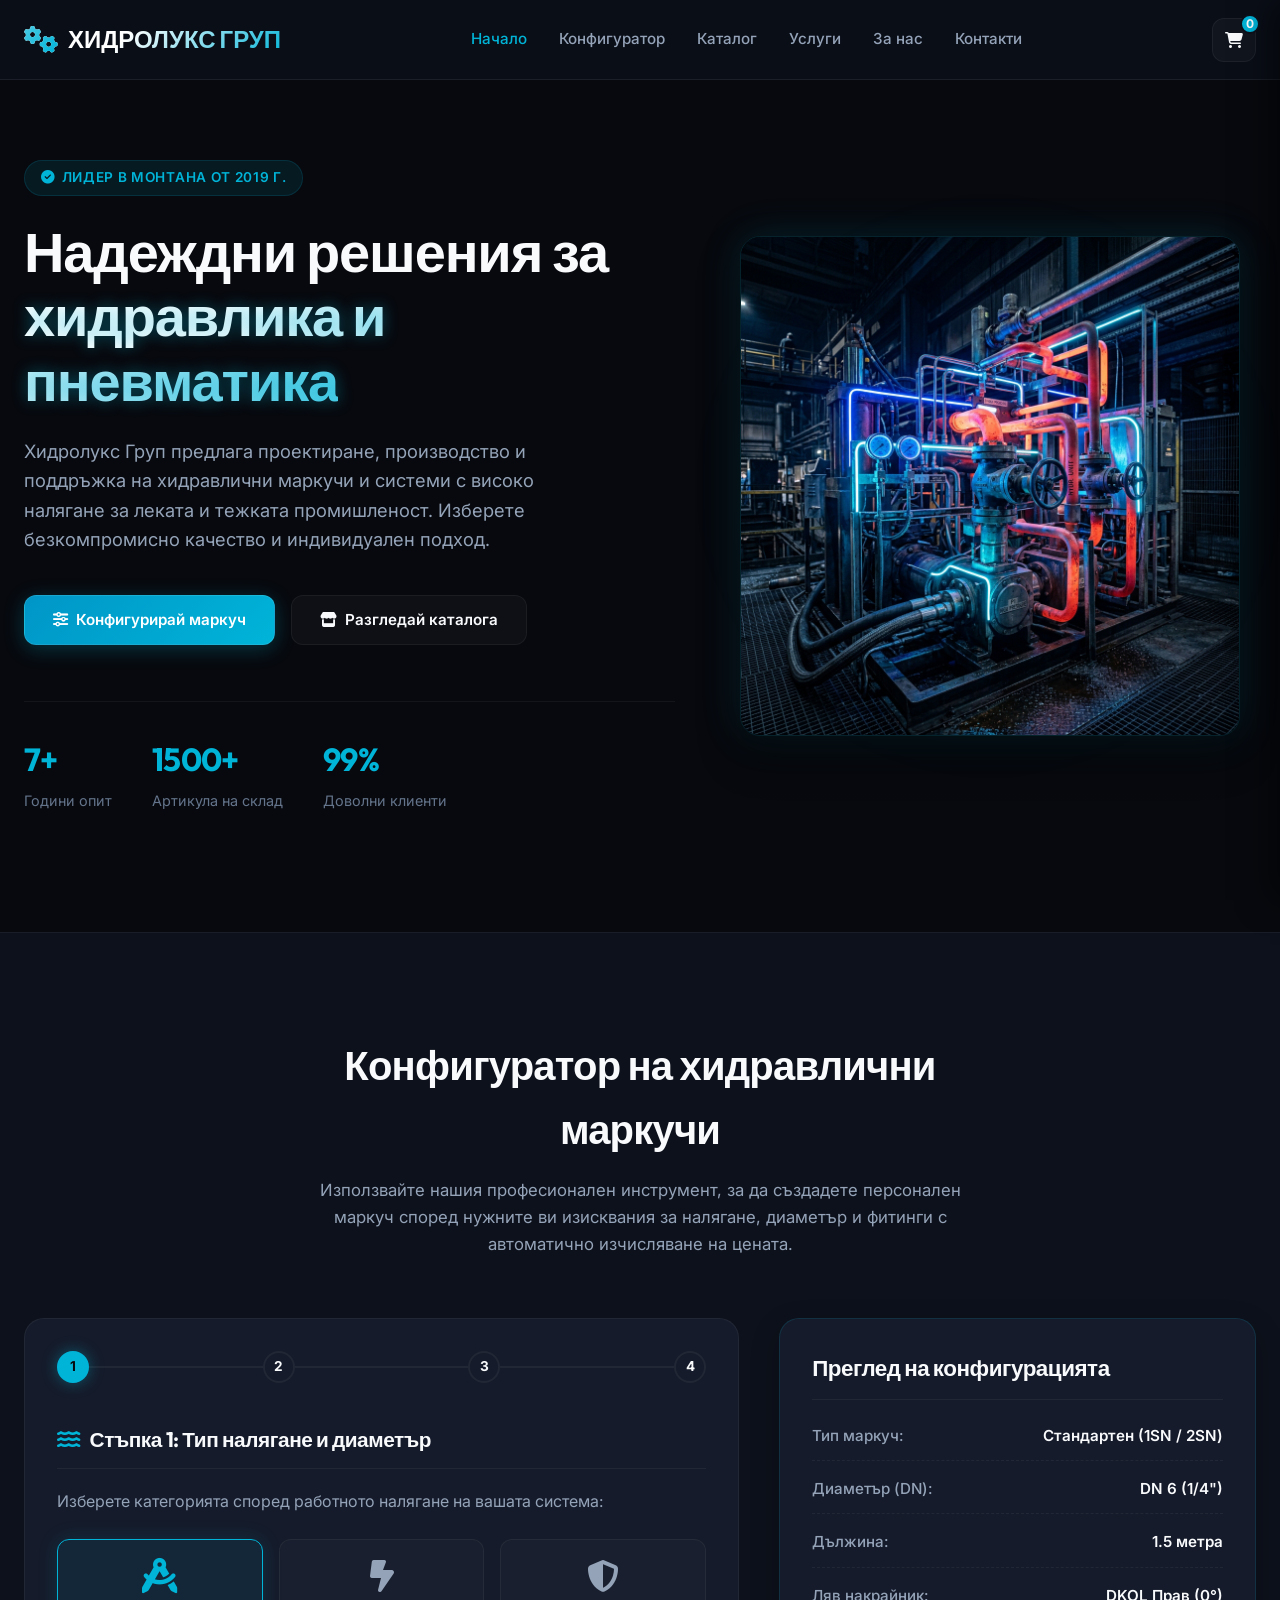
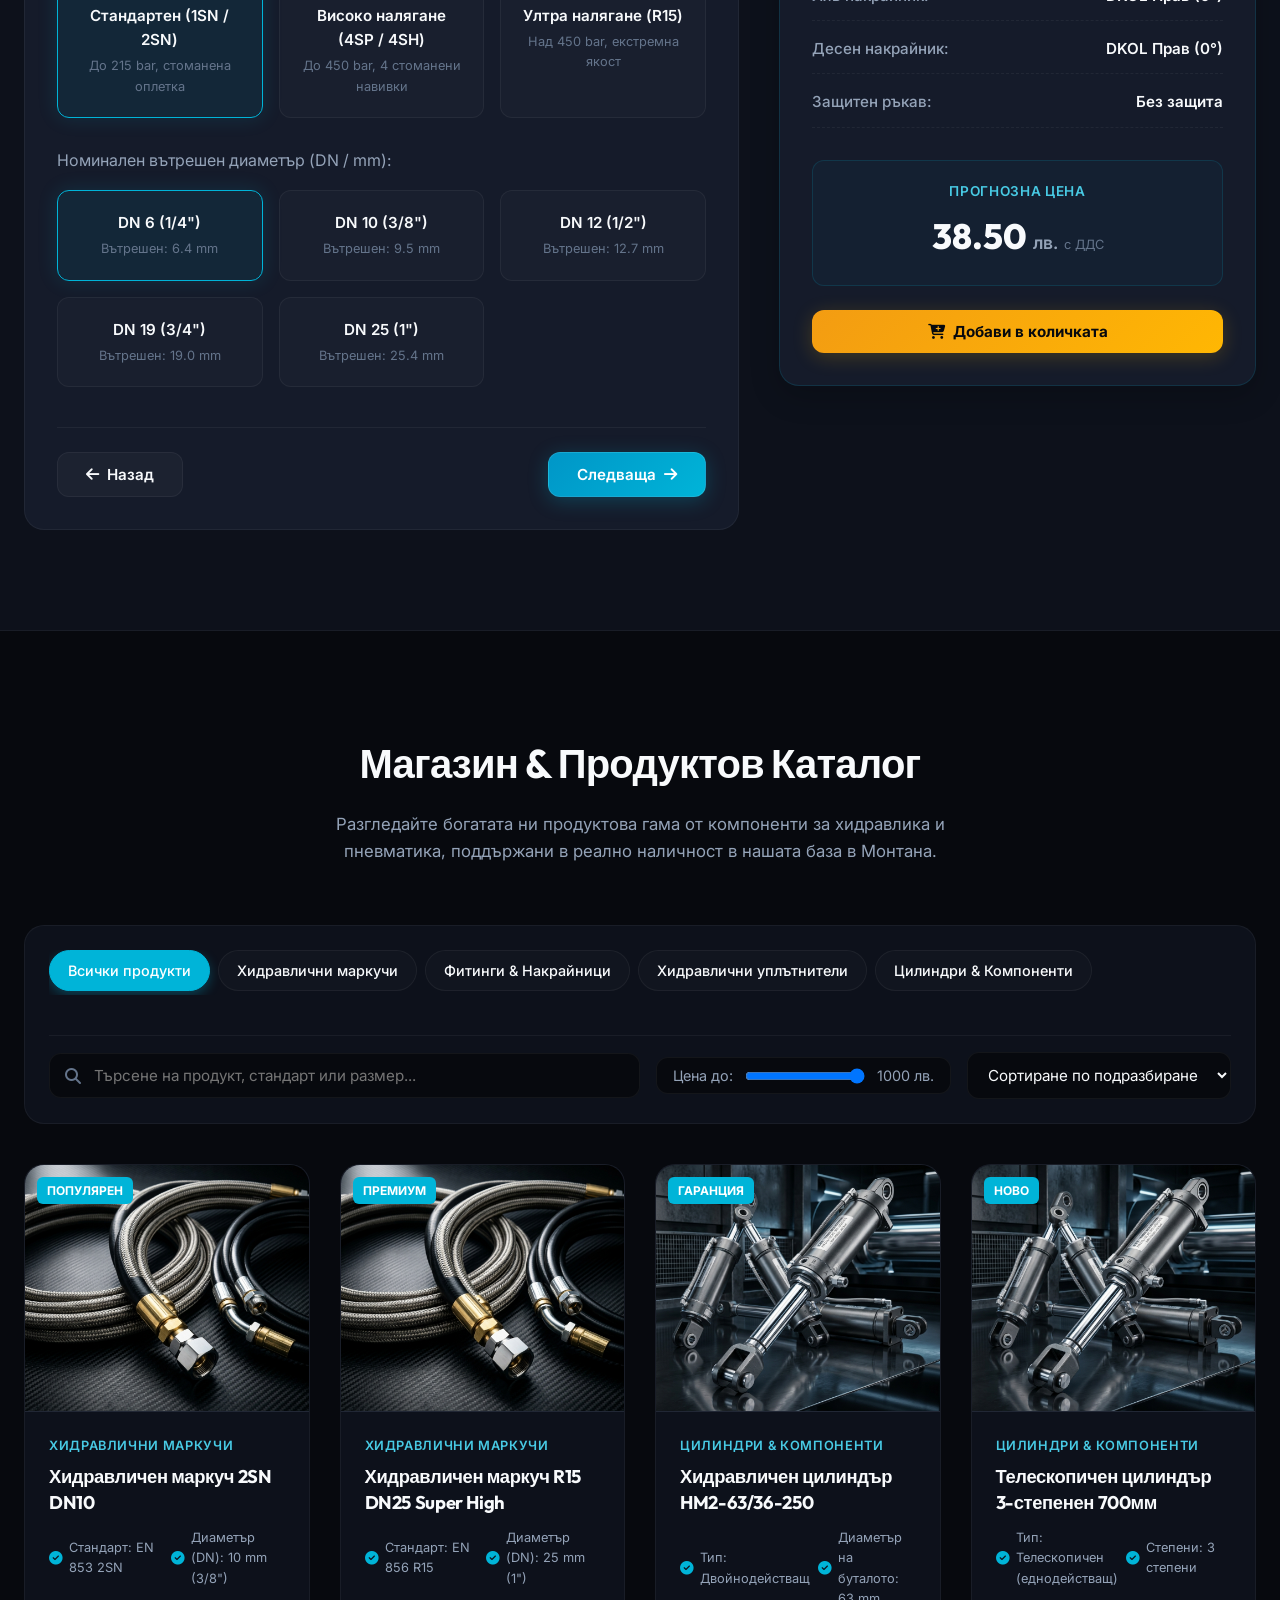
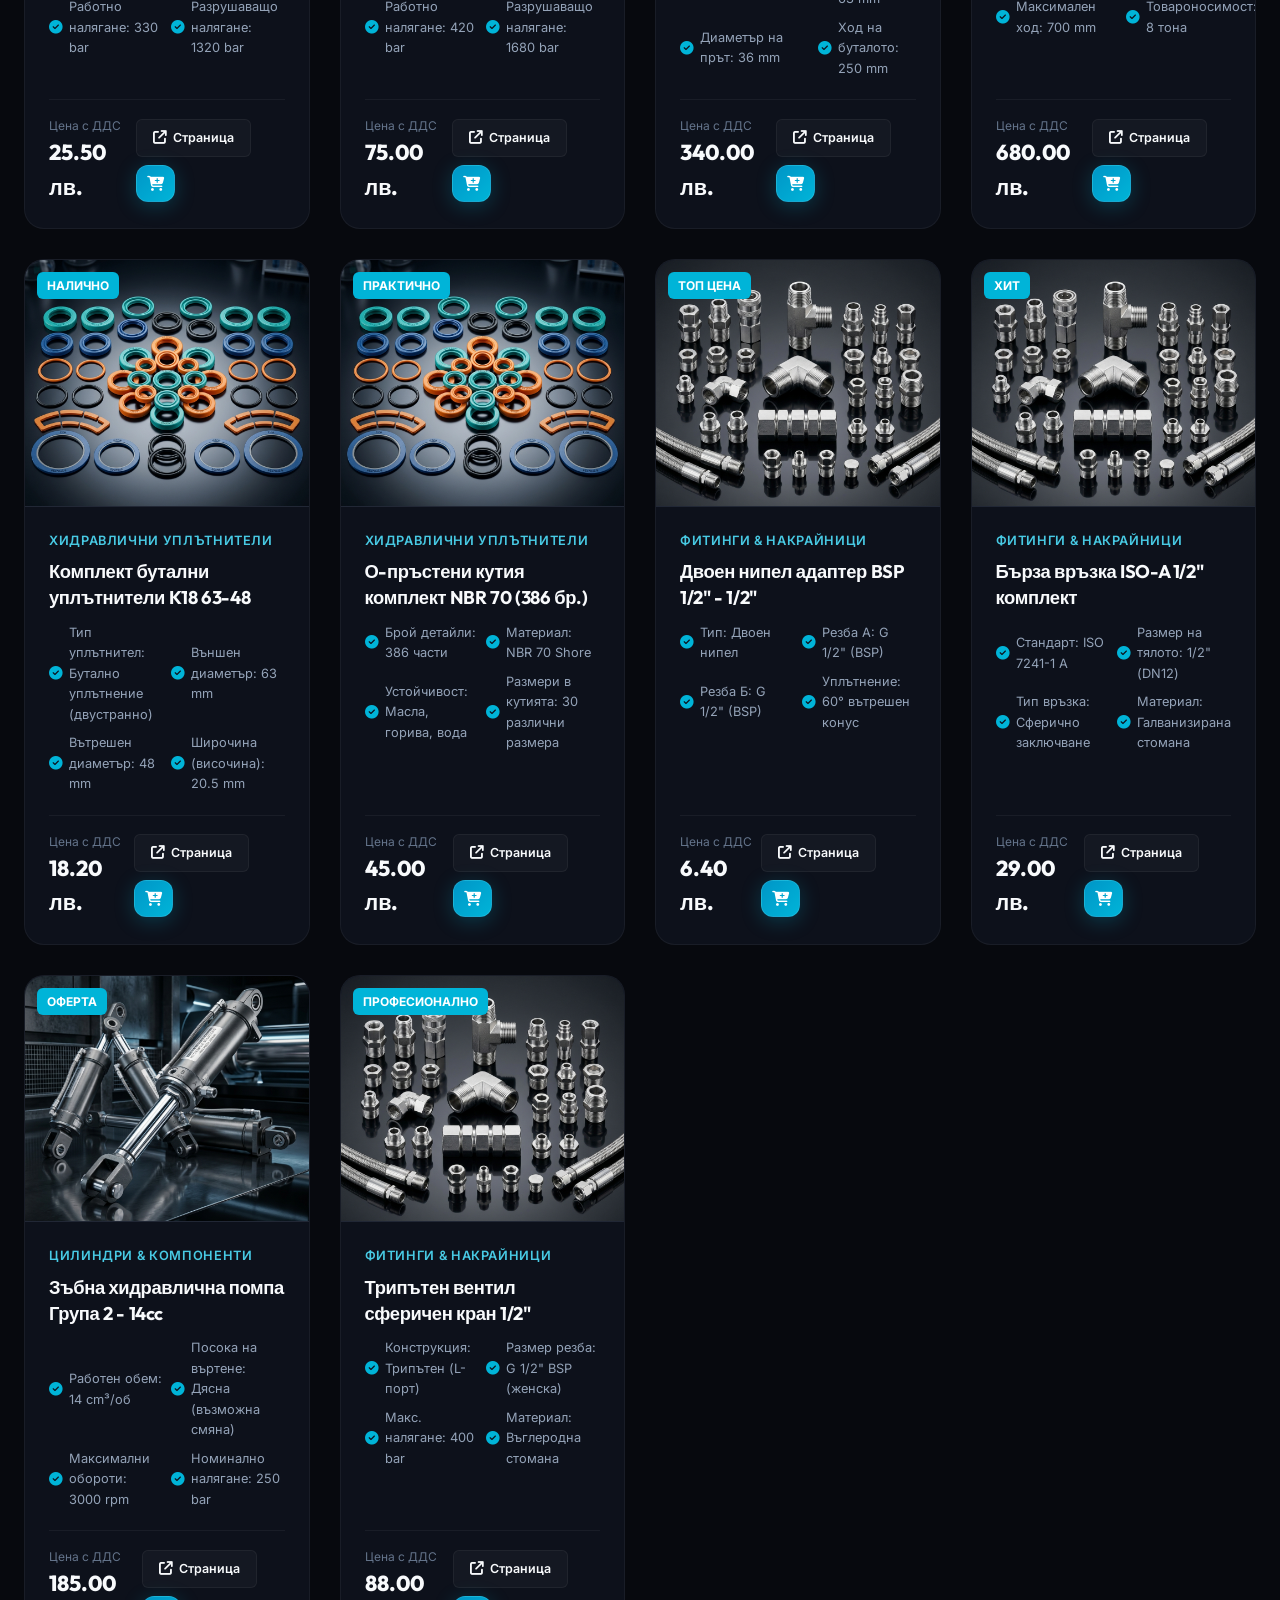
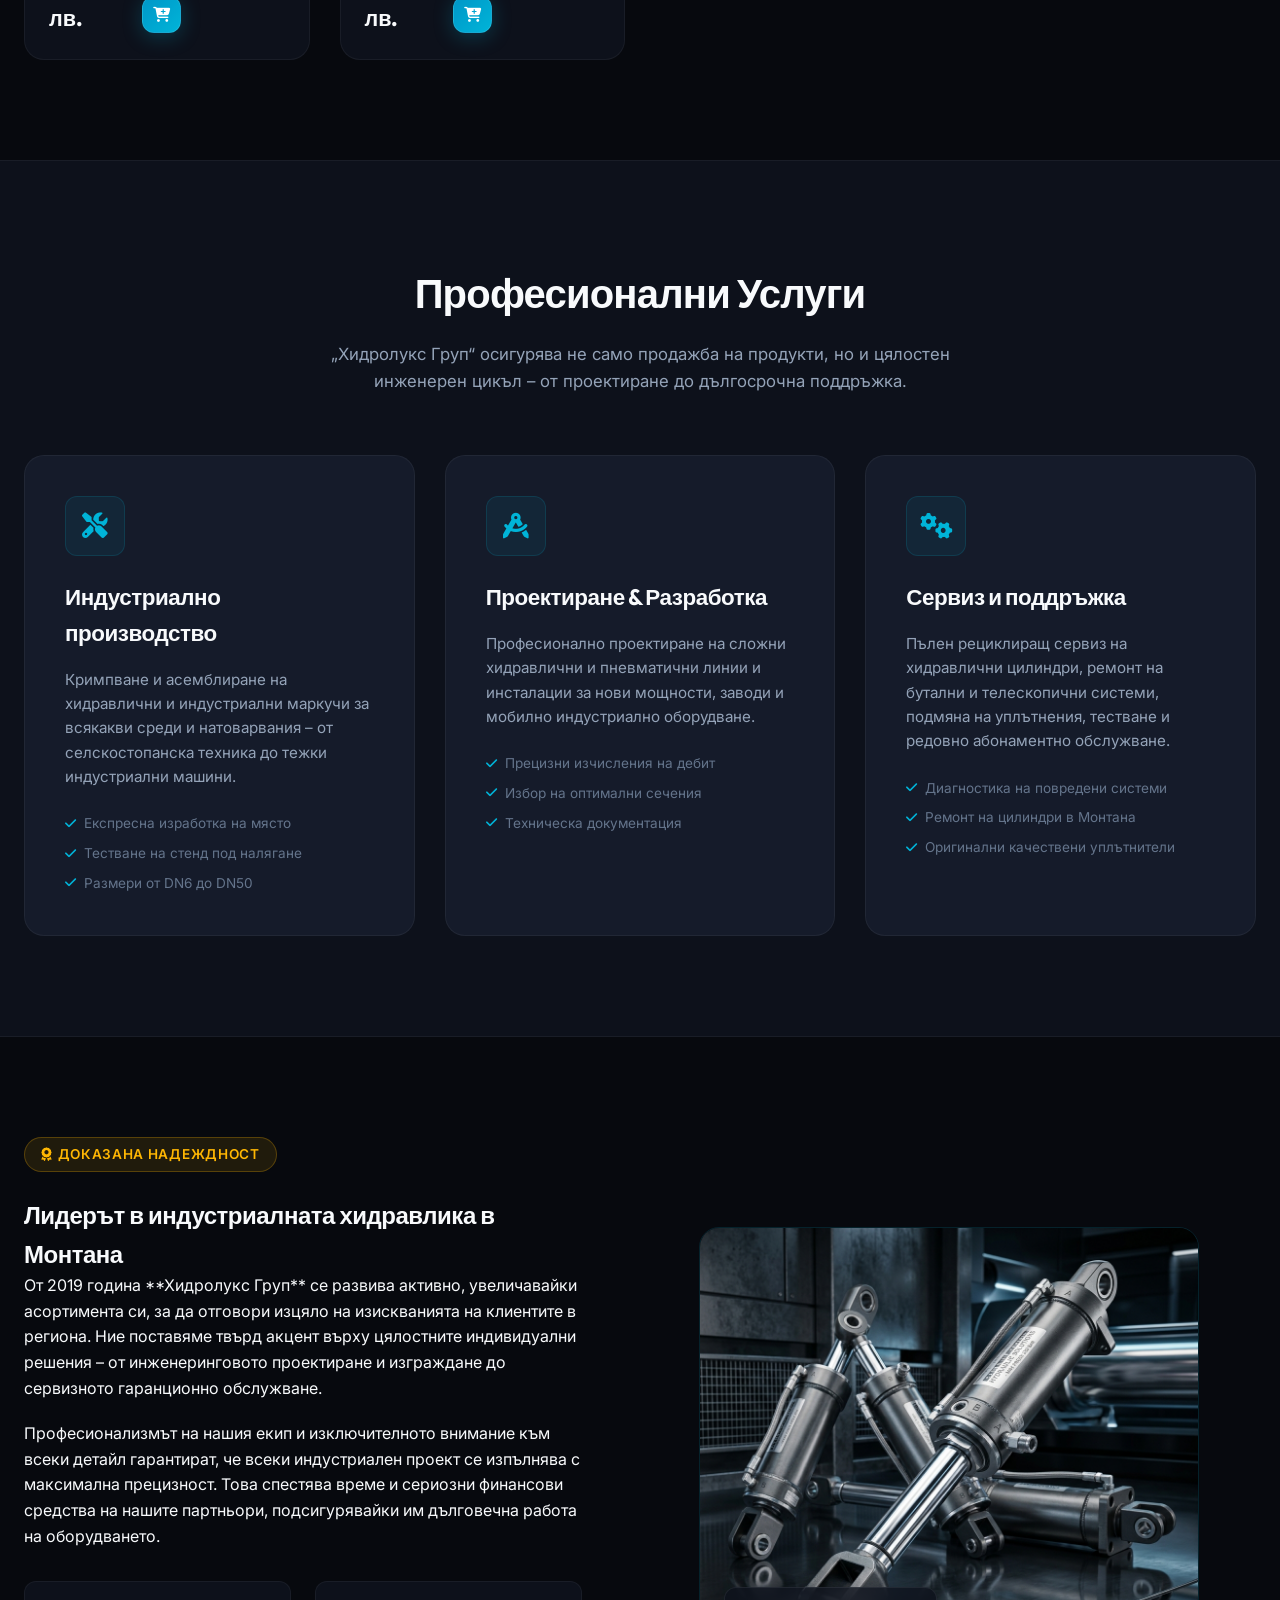
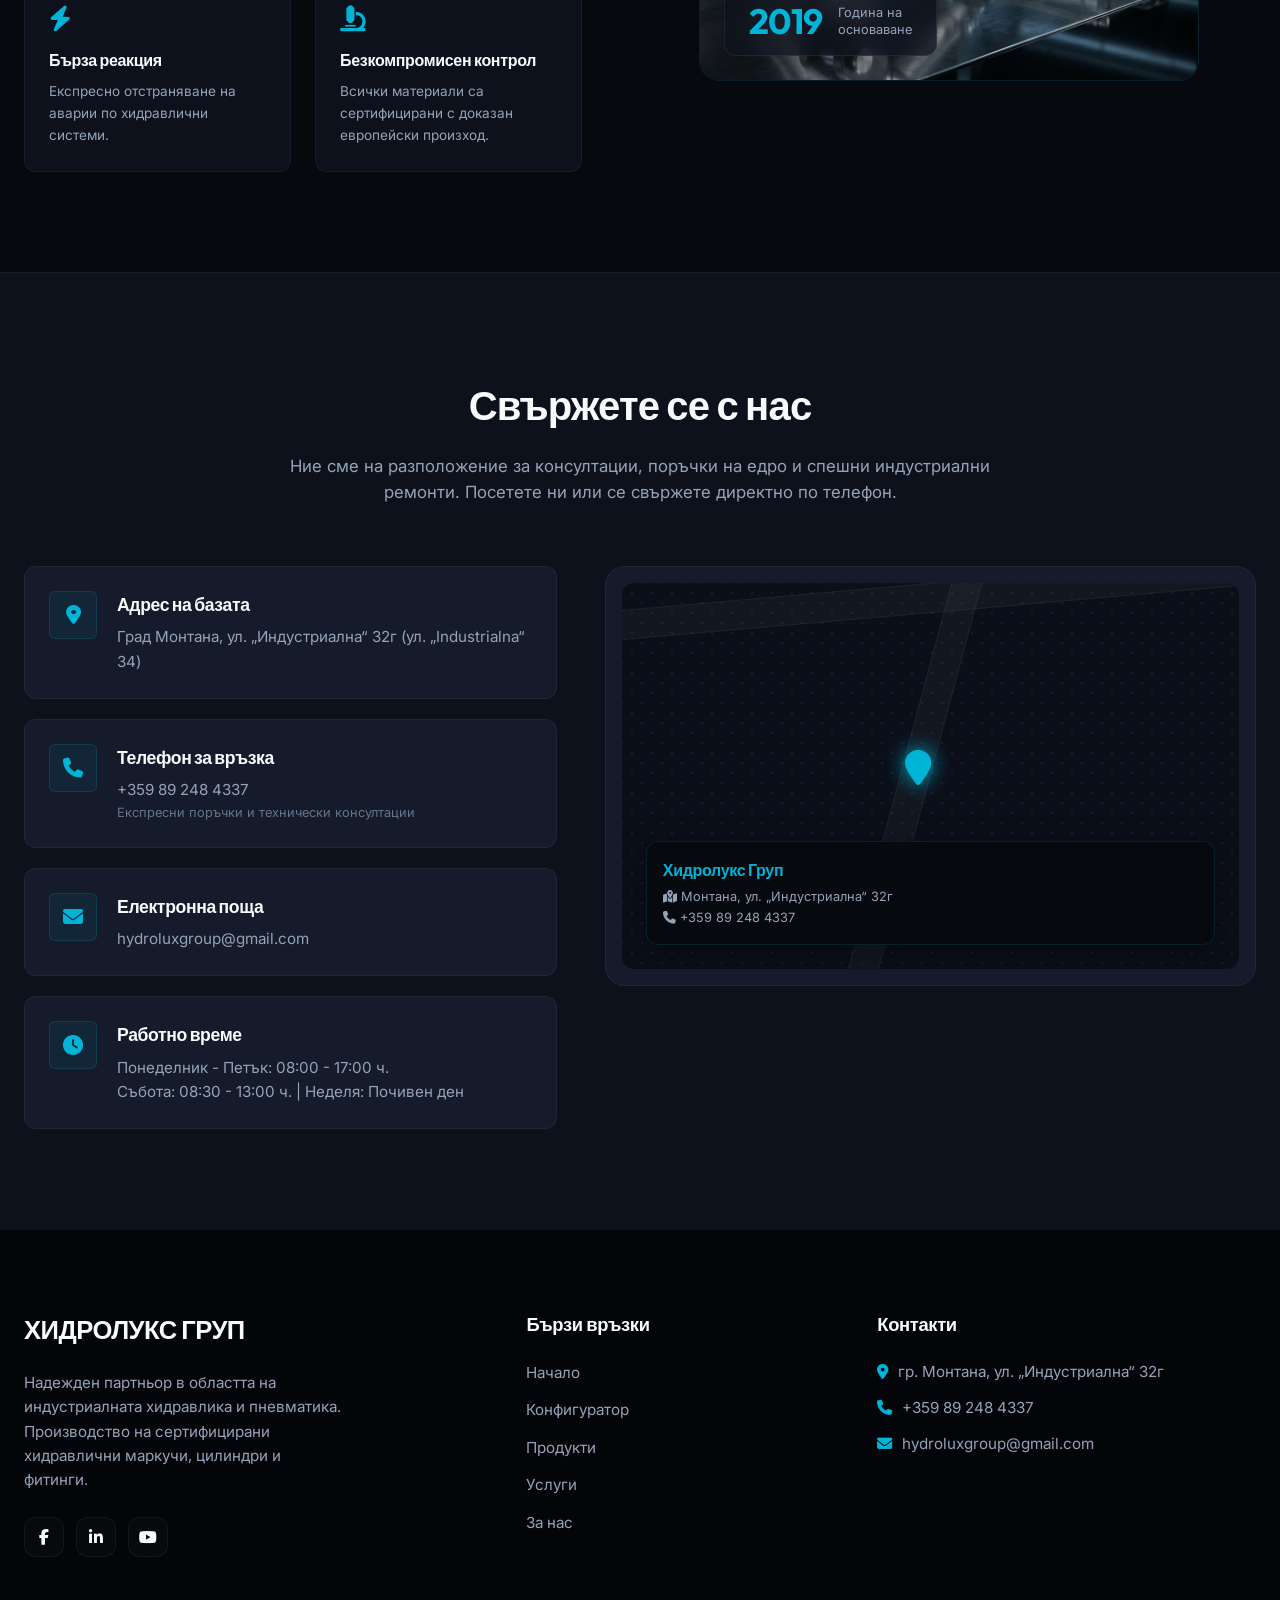
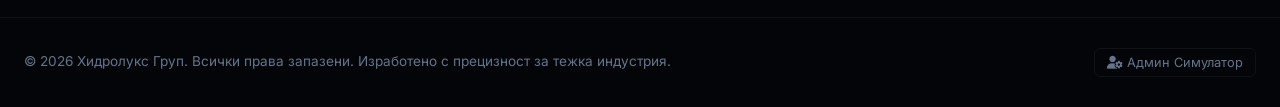
==== index.html @ 81173a2f "Initial commit - Hydrolux Group Dark Theme" ====
<!DOCTYPE html>
<html lang="bg">
<head>
    <meta charset="UTF-8">
    <meta name="viewport" content="width=device-width, initial-scale=1.0">
    <title>Хидролукс Груп | Хидравлични маркучи и компоненти Монтана</title>
    <meta name="description" content="Хидролукс Груп Монтана предлага висококачествени хидравлични маркучи, фитинги, цилиндри и уплътнители. Индивидуални решения, проектиране и поддръжка от 2019 г.">
    <!-- FontAwesome Icons -->
    <link rel="stylesheet" href="https://cdnjs.cloudflare.com/ajax/libs/font-awesome/6.4.0/css/all.min.css">
    <!-- Custom CSS -->
    <link rel="stylesheet" href="style.css">
</head>
<body>

    <!-- Header & Navigation -->
    <header id="main-header">
        <div class="container nav-container">
            <a href="#home" class="logo">
                <i class="fa-solid fa-gears"></i>
                <span>ХИДРОЛУКС ГРУП</span>
            </a>
            
            <nav id="nav-links">
                <a href="#home" class="active">Начало</a>
                <a href="#configurator">Конфигуратор</a>
                <a href="#catalog">Каталог</a>
                <a href="#services">Услуги</a>
                <a href="#about">За нас</a>
                <a href="#contact">Контакти</a>
            </nav>

            <div class="nav-right">
                <div class="cart-trigger" id="cart-btn" aria-label="Виж количката">
                    <i class="fa-solid fa-cart-shopping"></i>
                    <span class="cart-count" id="cart-count">0</span>
                </div>
                <div class="menu-toggle" id="menu-toggle">
                    <i class="fa-solid fa-bars"></i>
                </div>
            </div>
        </div>
    </header>

    <!-- Hero Section -->
    <section id="home" class="hero">
        <div class="container hero-grid">
            <div class="hero-content">
                <div class="badge-new">
                    <i class="fa-solid fa-circle-check"></i> Лидер в Монтана от 2019 г.
                </div>
                <h1>Надеждни решения за <span class="gradient-text cyan-glow-text">хидравлика и пневматика</span></h1>
                <p>Хидролукс Груп предлага проектиране, производство и поддръжка на хидравлични маркучи и системи с високо налягане за леката и тежката промишленост. Изберете безкомпромисно качество и индивидуален подход.</p>
                <div class="hero-actions">
                    <a href="#configurator" class="btn btn-primary">
                        <i class="fa-solid fa-sliders"></i> Конфигурирай маркуч
                    </a>
                    <a href="#catalog" class="btn btn-secondary">
                        <i class="fa-solid fa-store"></i> Разгледай каталога
                    </a>
                </div>
                <div class="hero-stats">
                    <div class="stat-item">
                        <h3 id="stat-years">7+</h3>
                        <p>Години опит</p>
                    </div>
                    <div class="stat-item">
                        <h3 id="stat-products">1500+</h3>
                        <p>Артикула на склад</p>
                    </div>
                    <div class="stat-item">
                        <h3 id="stat-clients">99%</h3>
                        <p>Доволни клиенти</p>
                    </div>
                </div>
            </div>
            <div class="hero-visual">
                <div class="hero-image-wrapper">
                    <img src="assets/hero.png" alt="Висококачествени хидравлични маркучи и разпределители" id="hero-img">
                </div>
                <div class="hero-bg-glow"></div>
            </div>
        </div>
    </section>

    <!-- Configurator Section -->
    <section id="configurator" class="configurator section-padding">
        <div class="container">
            <div class="section-header">
                <h2>Конфигуратор на хидравлични маркучи</h2>
                <p>Използвайте нашия професионален инструмент, за да създадете персонален маркуч според нужните ви изисквания за налягане, диаметър и фитинги с автоматично изчисляване на цената.</p>
            </div>

            <div class="config-container">
                <!-- Left: Builder Steps -->
                <div class="config-builder">
                    <div class="config-steps-progress">
                        <div class="progress-line" id="progress-line"></div>
                        <div class="step-indicator active" data-step="1">1</div>
                        <div class="step-indicator" data-step="2">2</div>
                        <div class="step-indicator" data-step="3">3</div>
                        <div class="step-indicator" data-step="4">4</div>
                    </div>

                    <!-- Step 1: Type and Diameter -->
                    <div class="config-step-panel active" data-step="1">
                        <h3><i class="fa-solid fa-water"></i> Стъпка 1: Тип налягане и диаметър</h3>
                        <p style="color: var(--text-secondary); margin-bottom: 24px;">Изберете категорията според работното налягане на вашата система:</p>
                        
                        <div class="grid-select" style="margin-bottom: 30px;">
                            <div class="grid-card-option selected" data-type="standard" data-price-factor="15">
                                <i class="fa-solid fa-compass-drafting"></i>
                                <div class="option-title">Стандартен (1SN / 2SN)</div>
                                <div class="option-subtitle">До 215 bar, стоманена оплетка</div>
                            </div>
                            <div class="grid-card-option" data-type="high" data-price-factor="28">
                                <i class="fa-solid fa-bolt-lightning"></i>
                                <div class="option-title">Високо налягане (4SP / 4SH)</div>
                                <div class="option-subtitle">До 450 bar, 4 стоманени навивки</div>
                            </div>
                            <div class="grid-card-option" data-type="ultra" data-price-factor="42">
                                <i class="fa-solid fa-shield-halved"></i>
                                <div class="option-title">Ултра налягане (R15)</div>
                                <div class="option-subtitle">Над 450 bar, екстремна якост</div>
                            </div>
                        </div>

                        <p style="color: var(--text-secondary); margin-bottom: 16px;">Номинален вътрешен диаметър (DN / mm):</p>
                        <div class="grid-select" id="dn-selection">
                            <div class="grid-card-option selected" data-dn="6" data-dn-inch="1/4" data-price-add="0">
                                <div class="option-title">DN 6 (1/4")</div>
                                <div class="option-subtitle">Вътрешен: 6.4 mm</div>
                            </div>
                            <div class="grid-card-option" data-dn="10" data-dn-inch="3/8" data-price-add="4">
                                <div class="option-title">DN 10 (3/8")</div>
                                <div class="option-subtitle">Вътрешен: 9.5 mm</div>
                            </div>
                            <div class="grid-card-option" data-dn="12" data-dn-inch="1/2" data-price-add="8">
                                <div class="option-title">DN 12 (1/2")</div>
                                <div class="option-subtitle">Вътрешен: 12.7 mm</div>
                            </div>
                            <div class="grid-card-option" data-dn="19" data-dn-inch="3/4" data-price-add="15">
                                <div class="option-title">DN 19 (3/4")</div>
                                <div class="option-subtitle">Вътрешен: 19.0 mm</div>
                            </div>
                            <div class="grid-card-option" data-dn="25" data-dn-inch="1" data-price-add="22">
                                <div class="option-title">DN 25 (1")</div>
                                <div class="option-subtitle">Вътрешен: 25.4 mm</div>
                            </div>
                        </div>
                    </div>

                    <!-- Step 2: Length -->
                    <div class="config-step-panel" data-step="2">
                        <h3><i class="fa-solid fa-ruler-horizontal"></i> Стъпка 2: Дължина на маркуча</h3>
                        <p style="color: var(--text-secondary); margin-bottom: 30px;">Въведете или регулирайте дължината на маркуча в метри (с точност до 0.1 м):</p>
                        
                        <div class="input-slider-wrapper">
                            <div class="slider-labels">
                                <span>0.1 м</span>
                                <span id="current-length-label" class="gradient-text" style="font-size: 1.5rem; font-weight: 800;">1.5 м</span>
                                <span>50.0 м</span>
                            </div>
                            <input type="range" class="slider-control" id="hose-length-slider" min="0.1" max="50" step="0.1" value="1.5">
                            
                            <div class="length-input-container">
                                <label for="hose-length-num">Въведете дължина ръчно:</label>
                                <input type="number" class="length-number-input" id="hose-length-num" min="0.1" max="50" step="0.1" value="1.5">
                                <span class="length-unit">метра</span>
                            </div>
                        </div>
                    </div>

                    <!-- Step 3: Fittings Left & Right -->
                    <div class="config-step-panel" data-step="3">
                        <h3><i class="fa-solid fa-screwdriver-wrench"></i> Стъпка 3: Избор на фитинги / накрайници</h3>
                        
                        <div style="margin-bottom: 32px;">
                            <h4 style="margin-bottom: 12px; color: var(--accent-primary);"><i class="fa-solid fa-left-right"></i> Накрайник отляво (Страна А)</h4>
                            <div class="grid-select" id="fitting-left-select">
                                <div class="grid-card-option selected" data-fitting="straight" data-price-add="8" data-fitting-name="DKOL Прав (0°)">
                                    <div class="option-title">DKOL Прав (0°)</div>
                                    <div class="option-subtitle">Женска резба с конус</div>
                                </div>
                                <div class="grid-card-option" data-fitting="elbow45" data-price-add="14" data-fitting-name="DKOL 45° Коляно">
                                    <div class="option-title">DKOL 45°</div>
                                    <div class="option-subtitle">Завит на 45 градуса</div>
                                </div>
                                <div class="grid-card-option" data-fitting="elbow90" data-price-add="14" data-fitting-name="DKOL 90° Коляно">
                                    <div class="option-title">DKOL 90°</div>
                                    <div class="option-subtitle">Завит на 90 градуса</div>
                                </div>
                                <div class="grid-card-option" data-fitting="flange" data-price-add="25" data-fitting-name="Фланец (Прав)">
                                    <div class="option-title">Фланечен накрайник</div>
                                    <div class="option-subtitle">За високо налягане SAE</div>
                                </div>
                            </div>
                        </div>

                        <div>
                            <h4 style="margin-bottom: 12px; color: var(--accent-primary);"><i class="fa-solid fa-left-right"></i> Накрайник отдясно (Страна Б)</h4>
                            <div class="grid-select" id="fitting-right-select">
                                <div class="grid-card-option selected" data-fitting="straight" data-price-add="8" data-fitting-name="DKOL Прав (0°)">
                                    <div class="option-title">DKOL Прав (0°)</div>
                                    <div class="option-subtitle">Женска резба с конус</div>
                                </div>
                                <div class="grid-card-option" data-fitting="elbow45" data-price-add="14" data-fitting-name="DKOL 45° Коляно">
                                    <div class="option-title">DKOL 45°</div>
                                    <div class="option-subtitle">Завит на 45 градуса</div>
                                </div>
                                <div class="grid-card-option" data-fitting="elbow90" data-price-add="14" data-fitting-name="DKOL 90° Коляно">
                                    <div class="option-title">DKOL 90°</div>
                                    <div class="option-subtitle">Завит на 90 градуса</div>
                                </div>
                                <div class="grid-card-option" data-fitting="flange" data-price-add="25" data-fitting-name="Фланец (Прав)">
                                    <div class="option-title">Фланечен накрайник</div>
                                    <div class="option-subtitle">За високо налягане SAE</div>
                                </div>
                            </div>
                        </div>
                    </div>

                    <!-- Step 4: Protections -->
                    <div class="config-step-panel" data-step="4">
                        <h3><i class="fa-solid fa-shield"></i> Стъпка 4: Външна защита на маркуча</h3>
                        <p style="color: var(--text-secondary); margin-bottom: 24px;">Изберете допълнителен предпазен ръкав за защита от абразия, искри или удари:</p>
                        
                        <div class="grid-select">
                            <div class="grid-card-option selected" data-protection="none" data-price-meter="0" data-protection-name="Без допълнителна защита">
                                <i class="fa-solid fa-ban"></i>
                                <div class="option-title">Без защита</div>
                                <div class="option-subtitle">Стандартно покритие</div>
                            </div>
                            <div class="grid-card-option" data-protection="plastic" data-price-meter="3" data-protection-name="Пластмасова спирала">
                                <i class="fa-solid fa-dharmachakra"></i>
                                <div class="option-title">Пластмасова спирала</div>
                                <div class="option-subtitle">Висока устойчивост на триене</div>
                            </div>
                            <div class="grid-card-option" data-protection="metal" data-price-meter="7" data-protection-name="Метална пружина">
                                <i class="fa-solid fa-ring"></i>
                                <div class="option-title">Метална пружина</div>
                                <div class="option-subtitle">Защита от механични срязвания</div>
                            </div>
                            <div class="grid-card-option" data-protection="textile" data-price-meter="4" data-protection-name="Текстилен ръкав">
                                <i class="fa-solid fa-shirt"></i>
                                <div class="option-title">Текстилен ръкав</div>
                                <div class="option-subtitle">Термо и взривозащитен</div>
                            </div>
                        </div>
                    </div>

                    <!-- Step Nav Controls -->
                    <div class="config-nav">
                        <button class="btn btn-secondary" id="config-btn-prev" disabled>
                            <i class="fa-solid fa-arrow-left"></i> Назад
                        </button>
                        <button class="btn btn-primary" id="config-btn-next">
                            Следваща <i class="fa-solid fa-arrow-right"></i>
                        </button>
                    </div>
                </div>

                <!-- Right: live summary & add to cart -->
                <div class="config-preview-panel">
                    <h3>Преглед на конфигурацията</h3>
                    
                    <div class="config-summary-items">
                        <div class="summary-row">
                            <span class="summary-label">Тип маркуч:</span>
                            <span class="summary-value" id="summary-type">Стандартен (1SN / 2SN)</span>
                        </div>
                        <div class="summary-row">
                            <span class="summary-label">Диаметър (DN):</span>
                            <span class="summary-value" id="summary-dn">DN 6 (1/4")</span>
                        </div>
                        <div class="summary-row">
                            <span class="summary-label">Дължина:</span>
                            <span class="summary-value" id="summary-length">1.5 метра</span>
                        </div>
                        <div class="summary-row">
                            <span class="summary-label">Ляв накрайник:</span>
                            <span class="summary-value" id="summary-left">DKOL Прав (0°)</span>
                        </div>
                        <div class="summary-row">
                            <span class="summary-label">Десен накрайник:</span>
                            <span class="summary-value" id="summary-right">DKOL Прав (0°)</span>
                        </div>
                        <div class="summary-row">
                            <span class="summary-label">Защитен ръкав:</span>
                            <span class="summary-value" id="summary-protection">Без защита</span>
                        </div>
                    </div>

                    <div class="config-live-price">
                        <div class="price-label">Прогнозна цена</div>
                        <div class="price-value-container">
                            <span class="price-amount" id="config-live-price-amount">38.50</span>
                            <span class="length-unit">лв.</span>
                            <span class="price-vat-tag">с ДДС</span>
                        </div>
                    </div>

                    <button class="btn btn-accent glowing-element" style="width: 100%;" id="config-add-to-cart-btn">
                        <i class="fa-solid fa-cart-plus"></i> Добави в количката
                    </button>
                </div>
            </div>
        </div>
    </section>

    <!-- Catalog / Store Section -->
    <section id="catalog" class="store section-padding">
        <div class="container">
            <div class="section-header">
                <h2>Магазин & Продуктов Каталог</h2>
                <p>Разгледайте богатата ни продуктова гама от компоненти за хидравлика и пневматика, поддържани в реално наличност в нашата база в Монтана.</p>
            </div>

            <!-- Filter and search bar -->
            <div class="filter-bar">
                <div class="category-nav" id="catalog-category-tabs">
                    <span class="category-pill active" data-category="all">Всички продукти</span>
                    <span class="category-pill" data-category="hoses">Хидравлични маркучи</span>
                    <span class="category-pill" data-category="fittings">Фитинги & Накрайници</span>
                    <span class="category-pill" data-category="seals">Хидравлични уплътнители</span>
                    <span class="category-pill" data-category="cylinders">Цилиндри & Компоненти</span>
                </div>

                <div class="search-filter-controls">
                    <div class="search-input-wrapper">
                        <i class="fa-solid fa-magnifying-glass"></i>
                        <input type="text" class="search-control" id="catalog-search" placeholder="Търсене на продукт, стандарт или размер...">
                    </div>
                    
                    <div class="price-range-filter">
                        <span>Цена до:</span>
                        <input type="range" id="price-range-slider" min="1" max="1000" value="1000">
                        <span id="price-range-val">1000 лв.</span>
                    </div>

                    <div class="sort-select-wrapper">
                        <select id="catalog-sort" aria-label="Сортиране на продукти">
                            <option value="default">Сортиране по подразбиране</option>
                            <option value="price-asc">Цена: Ниска към Висока</option>
                            <option value="price-desc">Цена: Висока към Ниска</option>
                            <option value="name-asc">Име: А-Я</option>
                        </select>
                    </div>
                </div>
            </div>

            <!-- Products Grid -->
            <div class="products-grid" id="products-container">
                <!-- Generated dynamically via JS -->
            </div>
        </div>
    </section>

    <!-- Services Section -->
    <section id="services" class="services section-padding">
        <div class="container">
            <div class="section-header">
                <h2>Професионални Услуги</h2>
                <p>„Хидролукс Груп“ осигурява не само продажба на продукти, но и цялостен инженерен цикъл – от проектиране до дългосрочна поддръжка.</p>
            </div>

            <div class="services-grid">
                <div class="service-card">
                    <div class="service-icon">
                        <i class="fa-solid fa-screwdriver-wrench"></i>
                    </div>
                    <h3>Индустриално производство</h3>
                    <p>Кримпване и асемблиране на хидравлични и индустриални маркучи за всякакви среди и натоварвания – от селскостопанска техника до тежки индустриални машини.</p>
                    <ul class="service-features-list">
                        <li><i class="fa-solid fa-check"></i> Експресна изработка на място</li>
                        <li><i class="fa-solid fa-check"></i> Тестване на стенд под налягане</li>
                        <li><i class="fa-solid fa-check"></i> Размери от DN6 до DN50</li>
                    </ul>
                </div>

                <div class="service-card">
                    <div class="service-icon">
                        <i class="fa-solid fa-compass-drafting"></i>
                    </div>
                    <h3>Проектиране & Разработка</h3>
                    <p>Професионално проектиране на сложни хидравлични и пневматични линии и инсталации за нови мощности, заводи и мобилно индустриално оборудване.</p>
                    <ul class="service-features-list">
                        <li><i class="fa-solid fa-check"></i> Прецизни изчисления на дебит</li>
                        <li><i class="fa-solid fa-check"></i> Избор на оптимални сечения</li>
                        <li><i class="fa-solid fa-check"></i> Техническа документация</li>
                    </ul>
                </div>

                <div class="service-card">
                    <div class="service-icon">
                        <i class="fa-solid fa-gears"></i>
                    </div>
                    <h3>Сервиз и поддръжка</h3>
                    <p>Пълен рециклиращ сервиз на хидравлични цилиндри, ремонт на бутални и телескопични системи, подмяна на уплътнения, тестване и редовно абонаментно обслужване.</p>
                    <ul class="service-features-list">
                        <li><i class="fa-solid fa-check"></i> Диагностика на повредени системи</li>
                        <li><i class="fa-solid fa-check"></i> Ремонт на цилиндри в Монтана</li>
                        <li><i class="fa-solid fa-check"></i> Оригинални качествени уплътнители</li>
                    </ul>
                </div>
            </div>
        </div>
    </section>

    <!-- About Us Section -->
    <section id="about" class="about section-padding">
        <div class="container about-grid">
            <div class="about-content">
                <div class="badge-new" style="background: rgba(255, 183, 3, 0.1); color: var(--accent-amber); border-color: var(--border-amber-highlight)">
                    <i class="fa-solid fa-award"></i> Доказана надеждност
                </div>
                <h2>Лидерът в индустриалната хидравлика в Монтана</h2>
                <p style="margin-bottom: 20px;">От 2019 година **Хидролукс Груп** се развива активно, увеличавайки асортимента си, за да отговори изцяло на изискванията на клиентите в региона. Ние поставяме твърд акцент върху цялостните индивидуални решения – от инженеринговото проектиране и изграждане до сервизното гаранционно обслужване.</p>
                <p style="margin-bottom: 30px;">Професионализмът на нашия екип и изключителното внимание към всеки детайл гарантират, че всеки индустриален проект се изпълнява с максимална прецизност. Това спестява време и сериозни финансови средства на нашите партньори, подсигурявайки им дълговечна работа на оборудването.</p>
                
                <div class="about-features">
                    <div class="about-feat-item">
                        <i class="fa-solid fa-bolt"></i>
                        <h4>Бърза реакция</h4>
                        <p>Експресно отстраняване на аварии по хидравлични системи.</p>
                    </div>
                    <div class="about-feat-item">
                        <i class="fa-solid fa-microscope"></i>
                        <h4>Безкомпромисен контрол</h4>
                        <p>Всички материали са сертифицирани с доказан европейски произход.</p>
                    </div>
                </div>
            </div>
            <div class="about-visual">
                <div class="about-img-box">
                    <img src="assets/cylinders.png" alt="Екип и високотехнологично оборудване на Хидролукс Груп">
                    <div class="about-img-badge">
                        <h3>2019</h3>
                        <p>Година на<br>основаване</p>
                    </div>
                </div>
            </div>
        </div>
    </section>

    <!-- Contact & Map Section -->
    <section id="contact" class="contact section-padding">
        <div class="container">
            <div class="section-header">
                <h2>Свържете се с нас</h2>
                <p>Ние сме на разположение за консултации, поръчки на едро и спешни индустриални ремонти. Посетете ни или се свържете директно по телефон.</p>
            </div>

            <div class="contact-grid">
                <!-- Contact info cards -->
                <div class="contact-info-cards">
                    <div class="contact-card">
                        <div class="contact-icon">
                            <i class="fa-solid fa-location-dot"></i>
                        </div>
                        <div>
                            <h4>Адрес на базата</h4>
                            <p>Град Монтана, ул. „Индустриална“ 32г (ул. „Industrialna“ 34)</p>
                        </div>
                    </div>

                    <div class="contact-card">
                        <div class="contact-icon">
                            <i class="fa-solid fa-phone"></i>
                        </div>
                        <div>
                            <h4>Телефон за връзка</h4>
                            <p><a href="tel:+359892484337">+359 89 248 4337</a></p>
                            <p style="font-size: 0.8rem; color: var(--text-muted);">Експресни поръчки и технически консултации</p>
                        </div>
                    </div>

                    <div class="contact-card">
                        <div class="contact-icon">
                            <i class="fa-solid fa-envelope"></i>
                        </div>
                        <div>
                            <h4>Електронна поща</h4>
                            <p><a href="mailto:hydroluxgroup@gmail.com">hydroluxgroup@gmail.com</a></p>
                        </div>
                    </div>

                    <div class="contact-card">
                        <div class="contact-icon">
                            <i class="fa-solid fa-clock"></i>
                        </div>
                        <div>
                            <h4>Работно време</h4>
                            <p>Понеделник - Петък: 08:00 - 17:00 ч.</p>
                            <p>Събота: 08:30 - 13:00 ч. | Неделя: Почивен ден</p>
                        </div>
                    </div>
                </div>

                <!-- Custom Map Mockup -->
                <div class="map-container">
                    <div class="interactive-map-mock" id="interactive-map">
                        <div class="map-street street-h"></div>
                        <div class="map-street street-v"></div>
                        
                        <!-- Map Marker -->
                        <div class="map-marker" id="map-marker-trigger">
                            <i class="fa-solid fa-location-pin map-pin"></i>
                            <div class="map-pulse"></div>
                        </div>

                        <!-- Tooltip Info -->
                        <div class="map-tooltip">
                            <h5>Хидролукс Груп</h5>
                            <p><i class="fa-solid fa-map-location-dot"></i> Монтана, ул. „Индустриална“ 32г</p>
                            <p><i class="fa-solid fa-phone"></i> +359 89 248 4337</p>
                        </div>
                    </div>
                </div>
            </div>
        </div>
    </section>

    <!-- Footer -->
    <footer>
        <div class="container footer-grid">
            <div class="footer-brand">
                <h3>ХИДРОЛУКС ГРУП</h3>
                <p>Надежден партньор в областта на индустриалната хидравлика и пневматика. Производство на сертифицирани хидравлични маркучи, цилиндри и фитинги.</p>
                <div class="social-links">
                    <a href="#" class="social-btn" aria-label="Facebook"><i class="fa-brands fa-facebook-f"></i></a>
                    <a href="#" class="social-btn" aria-label="LinkedIn"><i class="fa-brands fa-linkedin-in"></i></a>
                    <a href="#" class="social-btn" aria-label="YouTube"><i class="fa-brands fa-youtube"></i></a>
                </div>
            </div>

            <div class="footer-links">
                <h4>Бързи връзки</h4>
                <ul>
                    <li><a href="#home">Начало</a></li>
                    <li><a href="#configurator">Конфигуратор</a></li>
                    <li><a href="#catalog">Продукти</a></li>
                    <li><a href="#services">Услуги</a></li>
                    <li><a href="#about">За нас</a></li>
                </ul>
            </div>

            <div class="footer-contact">
                <h4>Контакти</h4>
                <ul>
                    <li><i class="fa-solid fa-location-dot"></i> гр. Монтана, ул. „Индустриална“ 32г</li>
                    <li><i class="fa-solid fa-phone"></i> +359 89 248 4337</li>
                    <li><i class="fa-solid fa-envelope"></i> hydroluxgroup@gmail.com</li>
                </ul>
            </div>
        </div>

        <div class="container footer-bottom">
            <p>&copy; 2026 Хидролукс Груп. Всички права запазени. Изработено с прецизност за тежка индустрия.</p>
            <button class="admin-trigger-btn" id="admin-panel-btn">
                <i class="fa-solid fa-user-gear"></i> Админ Симулатор
            </button>
        </div>
    </footer>

    <!-- Sidebar Shopping Cart Panel -->
    <div class="sidebar-panel-overlay" id="cart-overlay"></div>
    <div class="sidebar-panel" id="cart-sidebar">
        <div class="panel-header">
            <div class="panel-title">
                <i class="fa-solid fa-cart-flatbed-suitcases"></i>
                <span>Вашата количка</span>
            </div>
            <div class="panel-close" id="cart-close-btn">
                <i class="fa-solid fa-xmark"></i>
            </div>
        </div>

        <div class="cart-items-container" id="cart-items-list">
            <!-- Dynamic Cart Items populated by JS -->
        </div>

        <div class="panel-footer" id="cart-footer">
            <div class="cart-summary">
                <div class="cart-summary-row">
                    <span>Междинна сума:</span>
                    <span id="cart-subtotal">0.00 лв.</span>
                </div>
                <div class="cart-summary-row">
                    <span>ДДС (20%):</span>
                    <span id="cart-vat">0.00 лв.</span>
                </div>
                <div class="cart-summary-row total">
                    <span>Общо за плащане:</span>
                    <span id="cart-total">0.00 лв.</span>
                </div>
            </div>

            <button class="btn btn-primary" style="width: 100%;" id="checkout-trigger-btn" disabled>
                <i class="fa-solid fa-circle-check"></i> Към завършване
            </button>
        </div>
    </div>

    <!-- Product Detail Modal -->
    <div class="modal-overlay" id="product-detail-modal">
        <div class="modal-box">
            <div class="modal-header">
                <h3 id="modal-product-title">Хидравличен цилиндър</h3>
                <div class="panel-close" id="product-modal-close-btn">
                    <i class="fa-solid fa-xmark"></i>
                </div>
            </div>
            <div class="modal-body" id="product-modal-body">
                <!-- Populated dynamically by JS -->
            </div>
        </div>
    </div>

    <!-- Checkout Modal -->
    <div class="modal-overlay" id="checkout-modal">
        <div class="modal-box checkout-modal">
            <div class="modal-header">
                <h3><i class="fa-solid fa-file-invoice-dollar"></i> Завършване на поръчката</h3>
                <div class="panel-close" id="checkout-modal-close-btn">
                    <i class="fa-solid fa-xmark"></i>
                </div>
            </div>
            <div class="modal-body">
                <div class="checkout-grid">
                    <!-- Form Details -->
                    <form class="checkout-form" id="checkout-form" onsubmit="return false;">
                        <h4 style="border-bottom: 1px solid var(--border-color); padding-bottom: 8px;">Данни за доставка</h4>
                        
                        <div class="form-row-2">
                            <div class="form-group">
                                <label for="checkout-name">Име и Фамилия *</label>
                                <input type="text" class="form-control" id="checkout-name" required placeholder="Иван Иванов">
                            </div>
                            <div class="form-group">
                                <label for="checkout-phone">Телефон за връзка *</label>
                                <input type="tel" class="form-control" id="checkout-phone" required placeholder="089XXXXXXX">
                            </div>
                        </div>

                        <div class="form-group">
                            <label for="checkout-email">Е-поща *</label>
                            <input type="email" class="form-control" id="checkout-email" required placeholder="client@domain.bg">
                        </div>

                        <div class="form-group">
                            <label>Метод на получаване *</label>
                            <div class="radio-group">
                                <div class="radio-option selected" data-shipping="office">
                                    <input type="radio" name="shipping-method" id="ship-office" checked value="office">
                                    <div class="radio-option-text">
                                        <span class="radio-title">До офис на куриер (Еконт / Спиди)</span>
                                        <span class="radio-desc">Доставка до избран от вас офис (около 6-8 лв)</span>
                                    </div>
                                </div>
                                <div class="radio-option" data-shipping="address">
                                    <input type="radio" name="shipping-method" id="ship-address" value="address">
                                    <div class="radio-option-text">
                                        <span class="radio-title">До личен/служебен адрес</span>
                                        <span class="radio-desc">Доставка директно до вашата врата</span>
                                    </div>
                                </div>
                                <div class="radio-option" data-shipping="pickup">
                                    <input type="radio" name="shipping-method" id="ship-pickup" value="pickup">
                                    <div class="radio-option-text">
                                        <span class="radio-title">Вземане от базата ни в Монтана</span>
                                        <span class="radio-desc">ул. „Индустриална“ 32г - Безплатна консултация</span>
                                    </div>
                                </div>
                            </div>
                        </div>

                        <div class="form-group" id="delivery-address-group">
                            <label for="checkout-address">Адрес за доставка / Офис на куриер *</label>
                            <textarea class="form-control" id="checkout-address" rows="2" placeholder="Въведете град, офис на Еконт/Спиди или точен адрес..."></textarea>
                        </div>

                        <div class="form-group">
                            <label class="checkbox-option">
                                <input type="checkbox" id="checkout-invoice-check">
                                <span>Желая фактура за фирма (с ДДС)</span>
                            </label>
                        </div>

                        <div id="invoice-details-group" style="display: none; flex-direction: column; gap: 16px;">
                            <div class="form-row-2">
                                <div class="form-group">
                                    <label for="company-name">Име на фирмата</label>
                                    <input type="text" class="form-control" id="company-name" placeholder="Фирма ООД">
                                </div>
                                <div class="form-group">
                                    <label for="company-eik">ЕИК / БУЛСТАТ</label>
                                    <input type="text" class="form-control" id="company-eik" placeholder="BG123456789">
                                </div>
                            </div>
                            <div class="form-row-2">
                                <div class="form-group">
                                    <label for="company-address">Адрес по регистрация</label>
                                    <input type="text" class="form-control" id="company-address" placeholder="гр. София, ул. ...">
                                </div>
                                <div class="form-group">
                                    <label for="company-mol">МОЛ</label>
                                    <input type="text" class="form-control" id="company-mol" placeholder="Иван Петров">
                                </div>
                            </div>
                        </div>

                        <button type="submit" class="btn btn-accent" style="width: 100%; font-size: 1.1rem; padding: 14px 28px;" id="place-order-submit">
                            <i class="fa-solid fa-truck-ramp-box"></i> Изпрати Поръчката
                        </button>
                    </form>

                    <!-- Right Summary -->
                    <div class="checkout-summary-box">
                        <h4>Поръчани продукти</h4>
                        <div class="checkout-products-list" id="checkout-summary-items-list">
                            <!-- Populated via JS -->
                        </div>
                        
                        <div style="display: flex; flex-direction: column; gap: 10px; font-size: 0.9rem;">
                            <div class="checkout-summary-item">
                                <span>Междинно:</span>
                                <span id="checkout-subtotal">0.00 лв.</span>
                            </div>
                            <div class="checkout-summary-item">
                                <span>Транспорт:</span>
                                <span id="checkout-shipping">Изчислява се</span>
                            </div>
                            <div class="checkout-summary-item" style="border-top: 1px dashed var(--border-color); padding-top: 10px; font-size: 1.1rem; font-weight: 700; color: var(--text-primary);">
                                <span>Общо:</span>
                                <span id="checkout-total">0.00 лв.</span>
                            </div>
                        </div>
                    </div>
                </div>
            </div>
        </div>
    </div>

    <!-- Success Modal Overlay -->
    <div class="modal-overlay" id="success-modal">
        <div class="modal-box" style="max-width: 550px;">
            <div class="modal-body success-screen">
                <div class="success-icon">
                    <i class="fa-solid fa-circle-check"></i>
                </div>
                <h3>Благодарим за поръчката!</h3>
                <p>Вашата заявка №<span id="success-order-num" style="color: var(--accent-primary); font-weight: 700;">10001</span> е приета успешно. Наш консултант от Хидролукс Груп Монтана ще се свърже с вас до броени часове за потвърждение.</p>
                
                <div class="invoice-preview-card">
                    <div class="invoice-header">
                        <span>ХИДРОЛУКС ГРУП ООД</span>
                        <span id="invoice-date">28.05.2026 г.</span>
                    </div>
                    <div style="font-weight: 700; margin-bottom: 12px; font-size: 0.9rem;">ПРОФОРМА ФАКТУРА №<span id="invoice-num">20261001</span></div>
                    
                    <div id="invoice-items">
                        <!-- Populated by JS -->
                    </div>
                    
                    <div class="invoice-total-row">
                        <span>ОБЩО С ДДС:</span>
                        <span id="invoice-total-amount">0.00 лв.</span>
                    </div>
                </div>

                <button class="btn btn-primary" id="success-close-btn">
                    Обратно в магазина
                </button>
            </div>
        </div>
    </div>

    <!-- Admin Panel Modal -->
    <div class="modal-overlay" id="admin-modal">
        <div class="modal-box admin-modal">
            <div class="modal-header">
                <h3><i class="fa-solid fa-user-shield"></i> Хидролукс Груп | Панел за управление</h3>
                <div class="panel-close" id="admin-modal-close-btn">
                    <i class="fa-solid fa-xmark"></i>
                </div>
            </div>
            <div class="modal-body">
                <div class="admin-grid">
                    <!-- Dashboard cards -->
                    <div class="admin-stats-cards">
                        <div class="admin-stat-card">
                            <div class="label">Общо поръчки</div>
                            <div class="val" id="admin-total-orders">0</div>
                        </div>
                        <div class="admin-stat-card">
                            <div class="label">Общ оборот (симулиран)</div>
                            <div class="val" id="admin-total-revenue">0.00 лв</div>
                        </div>
                        <div class="admin-stat-card">
                            <div class="label">Чакащи потвърждение</div>
                            <div class="val" id="admin-pending-orders" style="color: var(--accent-amber);">0</div>
                        </div>
                    </div>

                    <!-- Orders table -->
                    <h4 style="border-bottom: 1px solid var(--border-color); padding-bottom: 8px; margin-top: 10px;">Дневник на постъпилите поръчки</h4>
                    <div class="admin-table-wrapper">
                        <table class="admin-table">
                            <thead>
                                <tr>
                                    <th>№</th>
                                    <th>Клиент</th>
                                    <th>Поръчани продукти</th>
                                    <th>Стойност</th>
                                    <th>Доставка</th>
                                    <th>Статус</th>
                                    <th>Действие</th>
                                </tr>
                            </thead>
                            <tbody id="admin-orders-tbody">
                                <!-- Populated dynamically by JS -->
                            </tbody>
                        </table>
                    </div>
                </div>
            </div>
        </div>
    </div>

    <!-- Core App JS -->
    <script src="app.js"></script>
</body>
</html>
---- style.css ----
@import url('https://fonts.googleapis.com/css2?family=Inter:wght@300;400;500;600;700&family=Outfit:wght@400;500;600;700;800&display=swap');

:root {
    /* Color Palette */
    --bg-primary: #07090e;
    --bg-secondary: #0d111b;
    --bg-tertiary: #151b2a;
    --bg-darker: #040508;
    
    --accent-primary: #00b4d8;
    --accent-secondary: #48cae4;
    --accent-hover: #0096c7;
    --accent-glow: rgba(0, 180, 216, 0.3);
    --accent-neon: #00f0ff;
    
    --accent-amber: #ffb703;
    --accent-amber-glow: rgba(255, 183, 3, 0.2);
    --accent-success: #2ec4b6;
    --accent-success-glow: rgba(46, 196, 182, 0.2);
    --accent-danger: #e63946;
    
    --text-primary: #f8fafc;
    --text-secondary: #94a3b8;
    --text-muted: #64748b;
    --text-dark: #0f172a;
    
    --border-color: rgba(255, 255, 255, 0.05);
    --border-highlight: rgba(0, 180, 216, 0.15);
    --border-amber-highlight: rgba(255, 183, 3, 0.25);
    
    --glass-bg: rgba(13, 17, 27, 0.75);
    --glass-border: rgba(255, 255, 255, 0.07);
    --glass-shadow: 0 8px 32px 0 rgba(0, 0, 0, 0.37);
    
    --radius-sm: 6px;
    --radius-md: 12px;
    --radius-lg: 20px;
    --radius-full: 9999px;
    
    --transition-fast: 0.2s cubic-bezier(0.4, 0, 0.2, 1);
    --transition-normal: 0.3s cubic-bezier(0.4, 0, 0.2, 1);
    --transition-slow: 0.5s cubic-bezier(0.4, 0, 0.2, 1);
    
    --font-heading: 'Outfit', sans-serif;
    --font-body: 'Inter', sans-serif;
}

/* Base Styles */
* {
    margin: 0;
    padding: 0;
    box-sizing: border-box;
    scroll-behavior: smooth;
}

body {
    background-color: var(--bg-primary);
    color: var(--text-primary);
    font-family: var(--font-body);
    line-height: 1.6;
    overflow-x: hidden;
}

.glowing-element {
    animation: pulseGlow 3s infinite;
}

/* Product Page & Tech Table Styles */
.product-page-container {
    padding-top: 130px;
    padding-bottom: 80px;
}

.breadcrumb {
    display: flex;
    align-items: center;
    gap: 8px;
    font-size: 0.85rem;
    color: var(--text-muted);
    margin-bottom: 30px;
}

.breadcrumb a:hover {
    color: var(--accent-primary);
}

.breadcrumb i {
    font-size: 0.75rem;
}

.product-page-grid {
    display: grid;
    grid-template-columns: 1fr 1.1fr;
    gap: 48px;
    margin-bottom: 60px;
}

.product-gallery {
    position: sticky;
    top: 110px;
    height: fit-content;
}

.product-gallery-main {
    border-radius: var(--radius-lg);
    border: 1px solid var(--border-color);
    overflow: hidden;
    aspect-ratio: 1.15;
    background: var(--bg-secondary);
    margin-bottom: 20px;
    box-shadow: 0 10px 30px rgba(0,0,0,0.15);
}

.product-gallery-main img {
    width: 100%;
    height: 100%;
    object-fit: cover;
}

.product-benefits {
    background: var(--bg-secondary);
    border: 1px solid var(--border-color);
    border-radius: var(--radius-md);
    padding: 24px;
}

.product-benefits h5 {
    font-size: 1.05rem;
    margin-bottom: 16px;
    color: var(--accent-secondary);
}

.benefits-list {
    list-style: none;
    display: flex;
    flex-direction: column;
    gap: 10px;
}

.benefits-list li {
    font-size: 0.9rem;
    color: var(--text-secondary);
    display: flex;
    align-items: center;
    gap: 10px;
}

.benefits-list li i {
    color: var(--accent-success);
}

.product-info-panel h2 {
    font-size: 2.2rem;
    margin-bottom: 12px;
}

.product-info-panel .price-block {
    background: rgba(0, 180, 216, 0.04);
    border: 1px solid var(--border-highlight);
    border-radius: var(--radius-md);
    padding: 20px;
    margin: 24px 0;
    display: flex;
    justify-content: space-between;
    align-items: center;
}

.buy-actions {
    display: flex;
    gap: 16px;
    align-items: center;
    margin-bottom: 40px;
}

.product-tab-section {
    border-top: 1px solid var(--border-color);
    padding-top: 40px;
}

.tab-headers {
    display: flex;
    gap: 24px;
    border-bottom: 1px solid var(--border-color);
    padding-bottom: 12px;
    margin-bottom: 24px;
}

.tab-header {
    font-size: 1.15rem;
    font-family: var(--font-heading);
    font-weight: 700;
    cursor: pointer;
    position: relative;
    color: var(--text-secondary);
}

.tab-header.active {
    color: var(--text-primary);
}

.tab-header.active::after {
    content: '';
    position: absolute;
    bottom: -13px;
    left: 0;
    width: 100%;
    height: 2px;
    background: var(--accent-primary);
}

.tech-table-container {
    overflow-x: auto;
    background: var(--bg-secondary);
    border: 1px solid var(--border-color);
    border-radius: var(--radius-md);
    margin: 24px 0;
}

.tech-table {
    width: 100%;
    border-collapse: collapse;
    font-size: 0.9rem;
    text-align: left;
}

.tech-table th, .tech-table td {
    padding: 14px 18px;
    border-bottom: 1px solid var(--border-color);
}

.tech-table th {
    background: rgba(255,255,255,0.02);
    font-weight: 600;
    color: var(--accent-secondary);
}

.tech-table tr:last-child td {
    border-bottom: none;
}

.tech-table tr:hover td {
    background: rgba(255,255,255,0.01);
}

.tech-table tr.selected td {
    background: rgba(0, 180, 216, 0.05);
    color: var(--text-primary);
}

.related-products-section {
    border-top: 1px solid var(--border-color);
    padding-top: 60px;
    margin-top: 60px;
}

.related-products-section h3 {
    font-size: 1.8rem;
    margin-bottom: 30px;
}

@media (max-width: 992px) {
    .product-page-grid {
        grid-template-columns: 1fr;
        gap: 40px;
    }
    .product-gallery {
        position: static;
    }
}

h1, h2, h3, h4, h5, h6 {
    font-family: var(--font-heading);
    font-weight: 700;
    letter-spacing: -0.02em;
    color: var(--text-primary);
}

a {
    color: inherit;
    text-decoration: none;
    transition: var(--transition-fast);
}

input, select, textarea, button {
    font-family: inherit;
    color: inherit;
    background: transparent;
    border: none;
    outline: none;
}

/* Custom Scrollbar */
::-webkit-scrollbar {
    width: 8px;
    height: 8px;
}
::-webkit-scrollbar-track {
    background: var(--bg-primary);
}
::-webkit-scrollbar-thumb {
    background: var(--bg-tertiary);
    border-radius: var(--radius-full);
    border: 2px solid var(--bg-primary);
}
::-webkit-scrollbar-thumb:hover {
    background: var(--accent-primary);
}

/* Layout Utilities */
.container {
    width: 100%;
    max-width: 1280px;
    margin: 0 auto;
    padding: 0 24px;
}

.section-padding {
    padding: 100px 0;
}

@media (max-width: 768px) {
    .section-padding {
        padding: 60px 0;
    }
}

.gradient-text {
    background: linear-gradient(135deg, #ffffff 30%, var(--accent-secondary) 100%);
    -webkit-background-clip: text;
    -webkit-text-fill-color: transparent;
}

.cyan-glow-text {
    text-shadow: 0 0 15px rgba(0, 180, 216, 0.4);
}

/* Buttons */
.btn {
    display: inline-flex;
    align-items: center;
    justify-content: center;
    gap: 8px;
    padding: 12px 28px;
    font-weight: 600;
    font-size: 0.95rem;
    border-radius: var(--radius-md);
    cursor: pointer;
    transition: var(--transition-normal);
    position: relative;
    overflow: hidden;
}

.btn-primary {
    background: linear-gradient(135deg, var(--accent-hover) 0%, var(--accent-primary) 100%);
    color: white;
    box-shadow: 0 4px 20px rgba(0, 180, 216, 0.25);
    border: 1px solid rgba(255, 255, 255, 0.1);
}

.btn-primary::before {
    content: '';
    position: absolute;
    top: 0;
    left: -100%;
    width: 100%;
    height: 100%;
    background: linear-gradient(90deg, transparent, rgba(255, 255, 255, 0.2), transparent);
    transition: 0.5s;
}

.btn-primary:hover::before {
    left: 100%;
}

.btn-primary:hover {
    transform: translateY(-2px);
    box-shadow: 0 6px 25px var(--accent-glow);
    background: linear-gradient(135deg, var(--accent-primary) 0%, var(--accent-secondary) 100%);
}

.btn-secondary {
    background: rgba(255, 255, 255, 0.03);
    color: var(--text-primary);
    border: 1px solid var(--border-color);
}

.btn-secondary:hover {
    background: rgba(255, 255, 255, 0.07);
    border-color: var(--accent-primary);
    transform: translateY(-2px);
}

.btn-accent {
    background: linear-gradient(135deg, #f39c12 0%, var(--accent-amber) 100%);
    color: var(--bg-primary);
    box-shadow: 0 4px 20px var(--accent-amber-glow);
    font-weight: 700;
}

.btn-accent:hover {
    transform: translateY(-2px);
    box-shadow: 0 6px 25px rgba(255, 183, 3, 0.35);
    filter: brightness(1.1);
}

.btn-sm {
    padding: 8px 16px;
    font-size: 0.85rem;
    border-radius: var(--radius-sm);
}

.btn-icon-only {
    padding: 10px;
    border-radius: var(--radius-md);
}

/* Header & Navigation */
header {
    position: fixed;
    top: 0;
    left: 0;
    width: 100%;
    height: 80px;
    z-index: 100;
    background: var(--glass-bg);
    backdrop-filter: blur(12px);
    -webkit-backdrop-filter: blur(12px);
    border-bottom: 1px solid var(--glass-border);
    display: flex;
    align-items: center;
    transition: var(--transition-normal);
}

header.scrolled {
    height: 70px;
    background: rgba(4, 5, 8, 0.95);
    box-shadow: 0 10px 30px rgba(0,0,0,0.5);
}

.nav-container {
    display: flex;
    align-items: center;
    justify-content: space-between;
    width: 100%;
}

.logo {
    display: flex;
    align-items: center;
    gap: 10px;
    font-family: var(--font-heading);
    font-size: 1.5rem;
    font-weight: 800;
    background: linear-gradient(135deg, #ffffff 40%, var(--accent-primary) 100%);
    -webkit-background-clip: text;
    -webkit-text-fill-color: transparent;
}

.logo i {
    font-size: 1.7rem;
    background: linear-gradient(135deg, var(--accent-secondary) 0%, var(--accent-primary) 100%);
    -webkit-background-clip: text;
    -webkit-text-fill-color: transparent;
}

nav {
    display: flex;
    align-items: center;
    gap: 32px;
}

nav a {
    font-weight: 500;
    font-size: 0.95rem;
    color: var(--text-secondary);
}

nav a:hover, nav a.active {
    color: var(--accent-primary);
}

.nav-right {
    display: flex;
    align-items: center;
    gap: 20px;
}

.cart-trigger {
    position: relative;
    background: rgba(255, 255, 255, 0.03);
    border: 1px solid var(--border-color);
    width: 44px;
    height: 44px;
    border-radius: var(--radius-md);
    display: flex;
    align-items: center;
    justify-content: center;
    cursor: pointer;
    transition: var(--transition-fast);
}

.cart-trigger:hover {
    border-color: var(--accent-primary);
    background: rgba(0, 180, 216, 0.05);
    color: var(--accent-primary);
}

.cart-count {
    position: absolute;
    top: -5px;
    right: -5px;
    background: var(--accent-primary);
    color: white;
    font-size: 0.75rem;
    font-weight: 700;
    width: 20px;
    height: 20px;
    border-radius: var(--radius-full);
    display: flex;
    align-items: center;
    justify-content: center;
    border: 2px solid var(--bg-secondary);
}

.menu-toggle {
    display: none;
    font-size: 1.5rem;
    cursor: pointer;
}

/* Hero Section */
.hero {
    position: relative;
    padding-top: 160px;
    padding-bottom: 120px;
    min-height: 95vh;
    display: flex;
    align-items: center;
    overflow: hidden;
}

.hero::after {
    content: '';
    position: absolute;
    bottom: 0;
    left: 0;
    width: 100%;
    height: 150px;
    background: linear-gradient(to top, var(--bg-primary) 0%, transparent 100%);
    pointer-events: none;
}

.hero-grid {
    display: grid;
    grid-template-columns: 1.1fr 0.9fr;
    gap: 48px;
    align-items: center;
}

.hero-content {
    z-index: 10;
}

.badge-new {
    display: inline-flex;
    align-items: center;
    gap: 6px;
    background: rgba(0, 180, 216, 0.1);
    color: var(--accent-primary);
    border: 1px solid var(--border-highlight);
    padding: 6px 16px;
    border-radius: var(--radius-full);
    font-size: 0.85rem;
    font-weight: 600;
    margin-bottom: 24px;
    text-transform: uppercase;
    letter-spacing: 0.05em;
}

.hero h1 {
    font-size: 3.5rem;
    line-height: 1.15;
    margin-bottom: 24px;
}

.hero p {
    font-size: 1.15rem;
    color: var(--text-secondary);
    margin-bottom: 40px;
    max-width: 580px;
}

.hero-actions {
    display: flex;
    gap: 16px;
    flex-wrap: wrap;
}

.hero-stats {
    display: flex;
    gap: 40px;
    margin-top: 56px;
    border-top: 1px solid var(--border-color);
    padding-top: 32px;
}

.stat-item h3 {
    font-size: 2rem;
    color: var(--accent-primary);
    margin-bottom: 4px;
}

.stat-item p {
    font-size: 0.9rem;
    color: var(--text-muted);
    margin: 0;
}

.hero-visual {
    position: relative;
    display: flex;
    justify-content: center;
    align-items: center;
}

.hero-image-wrapper {
    position: relative;
    width: 100%;
    max-width: 500px;
    aspect-ratio: 1;
    border-radius: var(--radius-lg);
    overflow: hidden;
    border: 1px solid var(--border-highlight);
    box-shadow: 0 20px 40px rgba(0, 0, 0, 0.4), 0 0 40px rgba(0, 180, 216, 0.15);
}

.hero-image-wrapper img {
    width: 100%;
    height: 100%;
    object-fit: cover;
    transform: scale(1.02);
    transition: var(--transition-slow);
}

.hero-image-wrapper:hover img {
    transform: scale(1.08);
}

.hero-bg-glow {
    position: absolute;
    width: 120%;
    height: 120%;
    background: radial-gradient(circle, rgba(0, 180, 216, 0.12) 0%, transparent 60%);
    filter: blur(40px);
    z-index: -1;
    pointer-events: none;
}

@media (max-width: 992px) {
    .hero-grid {
        grid-template-columns: 1fr;
        gap: 60px;
        text-align: center;
    }
    .hero h1 {
        font-size: 2.8rem;
    }
    .hero p {
        margin: 0 auto 40px auto;
    }
    .hero-actions {
        justify-content: center;
    }
    .hero-stats {
        justify-content: center;
        gap: 30px;
    }
}

/* Custom Configurator Section */
.configurator {
    background: var(--bg-secondary);
    border-top: 1px solid var(--border-color);
    border-bottom: 1px solid var(--border-color);
    position: relative;
}

.section-header {
    text-align: center;
    max-width: 700px;
    margin: 0 auto 60px auto;
}

.section-header h2 {
    font-size: 2.5rem;
    margin-bottom: 16px;
}

.section-header p {
    color: var(--text-secondary);
    font-size: 1.05rem;
}

.config-container {
    display: grid;
    grid-template-columns: 1.2fr 0.8fr;
    gap: 40px;
}

.config-builder {
    background: var(--bg-tertiary);
    border: 1px solid var(--border-color);
    border-radius: var(--radius-lg);
    padding: 32px;
}

.config-steps-progress {
    display: flex;
    justify-content: space-between;
    margin-bottom: 40px;
    position: relative;
}

.config-steps-progress::before {
    content: '';
    position: absolute;
    top: 15px;
    left: 0;
    width: 100%;
    height: 2px;
    background: var(--border-color);
    z-index: 1;
}

.progress-line {
    position: absolute;
    top: 15px;
    left: 0;
    width: 0%;
    height: 2px;
    background: var(--accent-primary);
    z-index: 2;
    transition: var(--transition-normal);
}

.step-indicator {
    width: 32px;
    height: 32px;
    border-radius: var(--radius-full);
    background: var(--bg-tertiary);
    border: 2px solid var(--border-color);
    display: flex;
    align-items: center;
    justify-content: center;
    font-size: 0.85rem;
    font-weight: 700;
    z-index: 3;
    transition: var(--transition-normal);
}

.step-indicator.active {
    border-color: var(--accent-primary);
    background: var(--accent-primary);
    color: var(--bg-primary);
    box-shadow: 0 0 15px rgba(0, 180, 216, 0.4);
}

.step-indicator.completed {
    border-color: var(--accent-success);
    background: var(--accent-success);
    color: var(--bg-primary);
}

.config-step-panel {
    display: none;
}

.config-step-panel.active {
    display: block;
    animation: fadeIn 0.4s var(--transition-fast);
}

@keyframes fadeIn {
    from { opacity: 0; transform: translateY(10px); }
    to { opacity: 1; transform: translateY(0); }
}

.config-step-panel h3 {
    font-size: 1.3rem;
    margin-bottom: 20px;
    display: flex;
    align-items: center;
    gap: 10px;
    border-bottom: 1px solid var(--border-color);
    padding-bottom: 12px;
}

.config-step-panel h3 i {
    color: var(--accent-primary);
}

.grid-select {
    display: grid;
    grid-template-columns: repeat(auto-fill, minmax(180px, 1fr));
    gap: 16px;
}

.grid-card-option {
    background: rgba(255, 255, 255, 0.02);
    border: 1px solid var(--border-color);
    border-radius: var(--radius-md);
    padding: 20px;
    cursor: pointer;
    text-align: center;
    transition: var(--transition-normal);
}

.grid-card-option:hover {
    border-color: var(--accent-primary);
    background: rgba(0, 180, 216, 0.03);
}

.grid-card-option.selected {
    border-color: var(--accent-primary);
    background: rgba(0, 180, 216, 0.08);
    box-shadow: 0 0 20px rgba(0, 180, 216, 0.15);
}

.grid-card-option i {
    font-size: 2rem;
    margin-bottom: 12px;
    color: var(--text-secondary);
    transition: var(--transition-fast);
}

.grid-card-option:hover i, .grid-card-option.selected i {
    color: var(--accent-primary);
    transform: scale(1.1);
}

.grid-card-option .option-title {
    font-weight: 600;
    margin-bottom: 4px;
    font-size: 0.95rem;
}

.grid-card-option .option-subtitle {
    font-size: 0.8rem;
    color: var(--text-muted);
}

.input-slider-wrapper {
    margin-top: 30px;
}

.slider-labels {
    display: flex;
    justify-content: space-between;
    font-weight: 600;
    margin-bottom: 12px;
}

.slider-control {
    -webkit-appearance: none;
    appearance: none;
    width: 100%;
    height: 8px;
    border-radius: var(--radius-full);
    background: var(--bg-primary);
    outline: none;
    margin-bottom: 24px;
}

.slider-control::-webkit-slider-thumb {
    -webkit-appearance: none;
    appearance: none;
    width: 24px;
    height: 24px;
    border-radius: var(--radius-full);
    background: var(--accent-primary);
    cursor: pointer;
    box-shadow: 0 0 10px rgba(0, 180, 216, 0.5);
    transition: var(--transition-fast);
}

.slider-control::-webkit-slider-thumb:hover {
    transform: scale(1.15);
    background: var(--accent-secondary);
}

.length-input-container {
    display: flex;
    align-items: center;
    gap: 16px;
}

.length-number-input {
    background: var(--bg-primary);
    border: 1px solid var(--border-color);
    padding: 12px 16px;
    border-radius: var(--radius-md);
    width: 100px;
    font-size: 1.1rem;
    font-weight: 700;
    text-align: center;
}

.length-unit {
    font-size: 1.1rem;
    font-weight: 600;
    color: var(--text-secondary);
}

.config-nav {
    display: flex;
    justify-content: space-between;
    margin-top: 40px;
    border-top: 1px solid var(--border-color);
    padding-top: 24px;
}

/* Configurator Live Preview Summary */
.config-preview-panel {
    background: var(--bg-tertiary);
    border: 1px solid var(--border-highlight);
    border-radius: var(--radius-lg);
    padding: 32px;
    position: sticky;
    top: 110px;
    height: fit-content;
    box-shadow: 0 10px 30px rgba(0, 0, 0, 0.2);
}

.config-preview-panel h3 {
    font-size: 1.4rem;
    margin-bottom: 24px;
    border-bottom: 1px solid var(--border-color);
    padding-bottom: 12px;
}

.config-summary-items {
    display: flex;
    flex-direction: column;
    gap: 16px;
    margin-bottom: 32px;
}

.summary-row {
    display: flex;
    justify-content: space-between;
    font-size: 0.95rem;
    padding-bottom: 12px;
    border-bottom: 1px dashed var(--border-color);
}

.summary-label {
    color: var(--text-secondary);
    font-weight: 500;
}

.summary-value {
    font-weight: 600;
    color: var(--text-primary);
}

.config-live-price {
    background: rgba(0, 180, 216, 0.04);
    border: 1px solid rgba(0, 180, 216, 0.15);
    border-radius: var(--radius-md);
    padding: 20px;
    text-align: center;
    margin-bottom: 24px;
}

.price-label {
    font-size: 0.85rem;
    color: var(--accent-secondary);
    text-transform: uppercase;
    letter-spacing: 0.05em;
    font-weight: 600;
    margin-bottom: 6px;
}

.price-value-container {
    display: flex;
    justify-content: center;
    align-items: baseline;
    gap: 6px;
}

.price-amount {
    font-size: 2.2rem;
    font-family: var(--font-heading);
    font-weight: 800;
    color: var(--text-primary);
}

.price-vat-tag {
    font-size: 0.8rem;
    color: var(--text-muted);
}

@media (max-width: 992px) {
    .config-container {
        grid-template-columns: 1fr;
    }
    .config-preview-panel {
        position: static;
    }
}

/* Catalog / Store Section */
.store {
    background: var(--bg-primary);
}

.filter-bar {
    background: var(--bg-secondary);
    border: 1px solid var(--border-color);
    border-radius: var(--radius-lg);
    padding: 24px;
    margin-bottom: 40px;
    display: flex;
    flex-wrap: wrap;
    gap: 24px;
    align-items: center;
    justify-content: space-between;
}

.category-nav {
    display: flex;
    gap: 8px;
    overflow-x: auto;
    padding-bottom: 4px;
    max-width: 100%;
}

.category-nav::-webkit-scrollbar {
    height: 4px;
}

.category-pill {
    white-space: nowrap;
    padding: 8px 18px;
    background: rgba(255, 255, 255, 0.02);
    border: 1px solid var(--border-color);
    border-radius: var(--radius-full);
    font-size: 0.9rem;
    font-weight: 500;
    cursor: pointer;
    transition: var(--transition-fast);
}

.category-pill:hover, .category-pill.active {
    background: var(--accent-primary);
    border-color: var(--accent-primary);
    color: white;
    box-shadow: 0 4px 12px var(--accent-glow);
}

.search-filter-controls {
    display: flex;
    gap: 16px;
    align-items: center;
    flex-wrap: wrap;
    width: 100%;
    margin-top: 16px;
    padding-top: 16px;
    border-top: 1px solid var(--border-color);
}

.search-input-wrapper {
    position: relative;
    flex-grow: 1;
    min-width: 260px;
}

.search-input-wrapper i {
    position: absolute;
    left: 16px;
    top: 50%;
    transform: translateY(-50%);
    color: var(--text-muted);
}

.search-control {
    width: 100%;
    background: var(--bg-primary);
    border: 1px solid var(--border-color);
    border-radius: var(--radius-md);
    padding: 12px 16px 12px 44px;
    font-size: 0.95rem;
    transition: var(--transition-fast);
}

.search-control:focus {
    border-color: var(--accent-primary);
    box-shadow: 0 0 10px rgba(0, 180, 216, 0.15);
}

.sort-select-wrapper select {
    background: var(--bg-primary);
    border: 1px solid var(--border-color);
    border-radius: var(--radius-md);
    padding: 12px 16px;
    font-size: 0.95rem;
    cursor: pointer;
    min-width: 180px;
    transition: var(--transition-fast);
}

.sort-select-wrapper select:focus {
    border-color: var(--accent-primary);
}

.price-range-filter {
    display: flex;
    align-items: center;
    gap: 12px;
    background: var(--bg-primary);
    border: 1px solid var(--border-color);
    padding: 6px 16px;
    border-radius: var(--radius-md);
    font-size: 0.9rem;
    color: var(--text-secondary);
}

.price-range-filter input {
    width: 120px;
}

/* Products Grid */
.products-grid {
    display: grid;
    grid-template-columns: repeat(auto-fill, minmax(280px, 1fr));
    gap: 30px;
}

.product-card {
    background: var(--bg-secondary);
    border: 1px solid var(--border-color);
    border-radius: var(--radius-lg);
    overflow: hidden;
    transition: var(--transition-normal);
    display: flex;
    flex-direction: column;
    height: 100%;
    cursor: pointer;
}

.product-card:hover {
    transform: translateY(-5px);
    border-color: var(--accent-primary);
    box-shadow: 0 12px 30px rgba(0, 0, 0, 0.4), 0 0 20px rgba(0, 180, 216, 0.05);
}

.product-image-container {
    position: relative;
    aspect-ratio: 1.15;
    background: var(--bg-tertiary);
    overflow: hidden;
    border-bottom: 1px solid var(--border-color);
}

.product-image-container img {
    width: 100%;
    height: 100%;
    object-fit: cover;
    transition: var(--transition-slow);
}

.product-card:hover .product-image-container img {
    transform: scale(1.06);
}

.product-tag {
    position: absolute;
    top: 12px;
    left: 12px;
    background: var(--accent-primary);
    color: white;
    font-size: 0.75rem;
    font-weight: 700;
    padding: 4px 10px;
    border-radius: var(--radius-sm);
    text-transform: uppercase;
}

.product-tag.stock-out {
    background: var(--text-muted);
}

.product-details {
    padding: 24px;
    display: flex;
    flex-direction: column;
    flex-grow: 1;
}

.product-category {
    font-size: 0.8rem;
    color: var(--accent-secondary);
    text-transform: uppercase;
    font-weight: 600;
    margin-bottom: 8px;
    letter-spacing: 0.05em;
}

.product-title {
    font-size: 1.15rem;
    font-weight: 700;
    margin-bottom: 12px;
    line-height: 1.4;
}

.product-specs {
    display: grid;
    grid-template-columns: repeat(2, 1fr);
    gap: 8px;
    margin-bottom: 20px;
}

.spec-line {
    font-size: 0.8rem;
    color: var(--text-secondary);
    display: flex;
    align-items: center;
    gap: 6px;
}

.spec-line i {
    color: var(--accent-primary);
    font-size: 0.85rem;
}

.product-footer {
    display: flex;
    align-items: center;
    justify-content: space-between;
    margin-top: auto;
    border-top: 1px solid var(--border-color);
    padding-top: 16px;
}

.product-price-block {
    display: flex;
    flex-direction: column;
}

.product-price-label {
    font-size: 0.75rem;
    color: var(--text-muted);
}

.product-price {
    font-size: 1.35rem;
    font-family: var(--font-heading);
    font-weight: 800;
    color: var(--text-primary);
}

/* Services Section */
.services {
    background: var(--bg-secondary);
    border-top: 1px solid var(--border-color);
    border-bottom: 1px solid var(--border-color);
}

.services-grid {
    display: grid;
    grid-template-columns: repeat(auto-fit, minmax(320px, 1fr));
    gap: 30px;
}

.service-card {
    background: var(--bg-tertiary);
    border: 1px solid var(--border-color);
    border-radius: var(--radius-lg);
    padding: 40px;
    transition: var(--transition-normal);
    position: relative;
    overflow: hidden;
}

.service-card::before {
    content: '';
    position: absolute;
    top: 0;
    left: 0;
    width: 4px;
    height: 100%;
    background: var(--accent-primary);
    transform: scaleY(0);
    transition: var(--transition-normal);
    transform-origin: bottom;
}

.service-card:hover {
    transform: translateY(-5px);
    border-color: var(--border-highlight);
    box-shadow: 0 10px 30px rgba(0, 0, 0, 0.2);
}

.service-card:hover::before {
    transform: scaleY(1);
}

.service-icon {
    width: 60px;
    height: 60px;
    background: rgba(0, 180, 216, 0.08);
    border: 1px solid var(--border-highlight);
    border-radius: var(--radius-md);
    display: flex;
    align-items: center;
    justify-content: center;
    font-size: 1.6rem;
    color: var(--accent-primary);
    margin-bottom: 24px;
    transition: var(--transition-normal);
}

.service-card:hover .service-icon {
    background: var(--accent-primary);
    color: white;
    box-shadow: 0 0 20px var(--accent-glow);
}

.service-card h3 {
    font-size: 1.4rem;
    margin-bottom: 16px;
}

.service-card p {
    color: var(--text-secondary);
    font-size: 0.95rem;
    margin-bottom: 24px;
}

.service-features-list {
    list-style: none;
    display: flex;
    flex-direction: column;
    gap: 8px;
}

.service-features-list li {
    font-size: 0.85rem;
    color: var(--text-muted);
    display: flex;
    align-items: center;
    gap: 8px;
}

.service-features-list li i {
    color: var(--accent-primary);
    font-size: 0.8rem;
}

/* About Us Section */
.about-grid {
    display: grid;
    grid-template-columns: 1fr 1.1fr;
    gap: 60px;
    align-items: center;
}

.about-features {
    display: grid;
    grid-template-columns: repeat(2, 1fr);
    gap: 24px;
    margin-top: 32px;
}

.about-feat-item {
    background: var(--bg-secondary);
    border: 1px solid var(--border-color);
    padding: 24px;
    border-radius: var(--radius-md);
    transition: var(--transition-normal);
}

.about-feat-item:hover {
    border-color: var(--accent-primary);
    background: var(--bg-tertiary);
}

.about-feat-item i {
    font-size: 1.6rem;
    color: var(--accent-primary);
    margin-bottom: 16px;
}

.about-feat-item h4 {
    margin-bottom: 8px;
}

.about-feat-item p {
    font-size: 0.85rem;
    color: var(--text-secondary);
    margin: 0;
}

.about-visual {
    position: relative;
    display: flex;
    justify-content: center;
}

.about-img-box {
    position: relative;
    border-radius: var(--radius-lg);
    border: 1px solid var(--border-highlight);
    overflow: hidden;
    aspect-ratio: 1.1;
    width: 100%;
    max-width: 500px;
}

.about-img-box img {
    width: 100%;
    height: 100%;
    object-fit: cover;
}

.about-img-badge {
    position: absolute;
    bottom: 24px;
    left: 24px;
    background: var(--glass-bg);
    border: 1px solid var(--glass-border);
    backdrop-filter: blur(12px);
    -webkit-backdrop-filter: blur(12px);
    padding: 16px 24px;
    border-radius: var(--radius-md);
    display: flex;
    align-items: center;
    gap: 16px;
    box-shadow: var(--glass-shadow);
}

.about-img-badge h3 {
    font-size: 2.2rem;
    color: var(--accent-primary);
    line-height: 1;
}

.about-img-badge p {
    font-size: 0.8rem;
    color: var(--text-secondary);
    line-height: 1.3;
    margin: 0;
}

@media (max-width: 992px) {
    .about-grid {
        grid-template-columns: 1fr;
        gap: 48px;
    }
}

/* Contact Section & Map Mockup */
.contact {
    background: var(--bg-secondary);
    border-top: 1px solid var(--border-color);
}

.contact-grid {
    display: grid;
    grid-template-columns: 0.9fr 1.1fr;
    gap: 48px;
}

.contact-info-cards {
    display: flex;
    flex-direction: column;
    gap: 20px;
}

.contact-card {
    background: var(--bg-tertiary);
    border: 1px solid var(--border-color);
    border-radius: var(--radius-md);
    padding: 24px;
    display: flex;
    gap: 20px;
    align-items: flex-start;
    transition: var(--transition-normal);
}

.contact-card:hover {
    border-color: var(--accent-primary);
}

.contact-icon {
    width: 48px;
    height: 48px;
    background: rgba(0, 180, 216, 0.08);
    border: 1px solid var(--border-highlight);
    border-radius: var(--radius-sm);
    display: flex;
    align-items: center;
    justify-content: center;
    color: var(--accent-primary);
    font-size: 1.25rem;
    flex-shrink: 0;
}

.contact-card h4 {
    font-size: 1.1rem;
    margin-bottom: 6px;
}

.contact-card p, .contact-card a {
    font-size: 0.95rem;
    color: var(--text-secondary);
}

.contact-card a:hover {
    color: var(--accent-primary);
}

.map-container {
    background: var(--bg-tertiary);
    border: 1px solid var(--border-color);
    border-radius: var(--radius-lg);
    padding: 16px;
    height: 420px;
    position: relative;
    overflow: hidden;
}

.interactive-map-mock {
    width: 100%;
    height: 100%;
    background-color: #0b0f19;
    border-radius: var(--radius-md);
    position: relative;
    overflow: hidden;
    background-image: 
        radial-gradient(#141d33 1px, transparent 1px),
        radial-gradient(#141d33 1px, transparent 1px);
    background-size: 20px 20px;
    background-position: 0 0, 10px 10px;
}

.map-street {
    position: absolute;
    background: rgba(255, 255, 255, 0.03);
    border: 1px solid rgba(255, 255, 255, 0.05);
}

.street-h {
    height: 30px;
    width: 120%;
    left: -10%;
    transform: rotate(-5deg);
}

.street-v {
    width: 30px;
    height: 120%;
    top: -10%;
    left: 45%;
    transform: rotate(15deg);
}

.map-marker {
    position: absolute;
    top: 48%;
    left: 48%;
    transform: translate(-50%, -50%);
    cursor: pointer;
    z-index: 10;
}

.map-pin {
    color: var(--accent-primary);
    font-size: 2.2rem;
    filter: drop-shadow(0 0 10px var(--accent-primary));
    animation: bounce 2s infinite;
}

@keyframes bounce {
    0%, 100% { transform: translateY(0); }
    50% { transform: translateY(-8px); }
}

.map-pulse {
    position: absolute;
    width: 40px;
    height: 40px;
    background: rgba(0, 180, 216, 0.25);
    border-radius: var(--radius-full);
    top: 50%;
    left: 50%;
    transform: translate(-50%, -50%) scale(0);
    z-index: -1;
    animation: pulse 2s infinite;
}

@keyframes pulse {
    0% { transform: translate(-50%, -50%) scale(0); opacity: 1; }
    100% { transform: translate(-50%, -50%) scale(2); opacity: 0; }
}

.map-tooltip {
    position: absolute;
    bottom: 24px;
    left: 24px;
    right: 24px;
    background: rgba(7, 9, 14, 0.85);
    border: 1px solid var(--border-highlight);
    backdrop-filter: blur(12px);
    -webkit-backdrop-filter: blur(12px);
    padding: 16px;
    border-radius: var(--radius-md);
    box-shadow: var(--glass-shadow);
    z-index: 12;
}

.map-tooltip h5 {
    color: var(--accent-primary);
    font-size: 1rem;
    margin-bottom: 4px;
}

.map-tooltip p {
    font-size: 0.8rem;
    color: var(--text-secondary);
    margin: 0;
}

@media (max-width: 992px) {
    .contact-grid {
        grid-template-columns: 1fr;
    }
}

/* Footer Section */
footer {
    background: var(--bg-darker);
    border-top: 1px solid var(--border-color);
    padding: 80px 0 30px 0;
}

.footer-grid {
    display: grid;
    grid-template-columns: 1.2fr 0.8fr 1fr;
    gap: 48px;
    margin-bottom: 60px;
}

.footer-brand h3 {
    font-size: 1.6rem;
    margin-bottom: 20px;
}

.footer-brand p {
    color: var(--text-secondary);
    font-size: 0.95rem;
    margin-bottom: 24px;
    max-width: 320px;
}

.social-links {
    display: flex;
    gap: 12px;
}

.social-btn {
    width: 40px;
    height: 40px;
    border-radius: var(--radius-md);
    background: rgba(255, 255, 255, 0.02);
    border: 1px solid var(--border-color);
    display: flex;
    align-items: center;
    justify-content: center;
    transition: var(--transition-fast);
}

.social-btn:hover {
    background: var(--accent-primary);
    color: white;
    border-color: var(--accent-primary);
}

.footer-links h4 {
    font-size: 1.15rem;
    margin-bottom: 20px;
    color: var(--text-primary);
}

.footer-links ul {
    list-style: none;
    display: flex;
    flex-direction: column;
    gap: 12px;
}

.footer-links a {
    color: var(--text-secondary);
    font-size: 0.95rem;
}

.footer-links a:hover {
    color: var(--accent-primary);
    padding-left: 4px;
}

.footer-contact h4 {
    font-size: 1.15rem;
    margin-bottom: 20px;
}

.footer-contact ul {
    list-style: none;
    display: flex;
    flex-direction: column;
    gap: 12px;
    color: var(--text-secondary);
    font-size: 0.95rem;
}

.footer-contact li {
    display: flex;
    align-items: flex-start;
    gap: 10px;
}

.footer-contact li i {
    color: var(--accent-primary);
    margin-top: 4px;
}

.footer-bottom {
    border-top: 1px solid var(--border-color);
    padding-top: 30px;
    display: flex;
    justify-content: space-between;
    align-items: center;
    flex-wrap: wrap;
    gap: 20px;
}

.footer-bottom p {
    font-size: 0.85rem;
    color: var(--text-muted);
}

.admin-trigger-btn {
    font-size: 0.8rem;
    color: var(--text-muted);
    background: transparent;
    border: 1px solid var(--border-color);
    padding: 6px 12px;
    border-radius: var(--radius-sm);
    cursor: pointer;
    transition: var(--transition-fast);
}

.admin-trigger-btn:hover {
    color: var(--accent-primary);
    border-color: var(--accent-primary);
    background: rgba(0, 180, 216, 0.05);
}

@media (max-width: 768px) {
    .footer-grid {
        grid-template-columns: 1fr;
        gap: 40px;
    }
    .footer-bottom {
        flex-direction: column;
        text-align: center;
    }
}

/* Sidebar Shopping Cart Panel */
.sidebar-panel-overlay {
    position: fixed;
    top: 0;
    left: 0;
    width: 100%;
    height: 100%;
    background: rgba(0,0,0,0.6);
    backdrop-filter: blur(4px);
    z-index: 200;
    opacity: 0;
    pointer-events: none;
    transition: var(--transition-normal);
}

.sidebar-panel-overlay.active {
    opacity: 1;
    pointer-events: all;
}

.sidebar-panel {
    position: fixed;
    top: 0;
    right: -450px;
    width: 100%;
    max-width: 450px;
    height: 100%;
    background: var(--bg-secondary);
    border-left: 1px solid var(--border-color);
    z-index: 201;
    display: flex;
    flex-direction: column;
    transition: var(--transition-normal);
    box-shadow: -10px 0 30px rgba(0,0,0,0.5);
}

.sidebar-panel.active {
    right: 0;
}

.panel-header {
    padding: 24px;
    border-bottom: 1px solid var(--border-color);
    display: flex;
    align-items: center;
    justify-content: space-between;
}

.panel-title {
    font-size: 1.3rem;
    font-family: var(--font-heading);
    font-weight: 700;
    display: flex;
    align-items: center;
    gap: 10px;
}

.panel-title i {
    color: var(--accent-primary);
}

.panel-close {
    font-size: 1.25rem;
    cursor: pointer;
    color: var(--text-muted);
    transition: var(--transition-fast);
}

.panel-close:hover {
    color: var(--accent-primary);
}

.cart-items-container {
    flex-grow: 1;
    overflow-y: auto;
    padding: 24px;
    display: flex;
    flex-direction: column;
    gap: 20px;
}

.empty-cart-message {
    text-align: center;
    color: var(--text-muted);
    margin: auto 0;
    padding: 40px;
}

.empty-cart-message i {
    font-size: 3rem;
    margin-bottom: 16px;
    color: var(--border-color);
}

.cart-item {
    display: grid;
    grid-template-columns: 80px 1fr;
    gap: 16px;
    background: var(--bg-tertiary);
    border: 1px solid var(--border-color);
    padding: 16px;
    border-radius: var(--radius-md);
    position: relative;
}

.cart-item-image {
    width: 80px;
    height: 80px;
    border-radius: var(--radius-sm);
    overflow: hidden;
    background: var(--bg-secondary);
}

.cart-item-image img {
    width: 100%;
    height: 100%;
    object-fit: cover;
}

.cart-item-details {
    display: flex;
    flex-direction: column;
    justify-content: space-between;
}

.cart-item-title {
    font-size: 0.95rem;
    font-weight: 700;
    color: var(--text-primary);
    padding-right: 20px;
}

.cart-item-specs {
    font-size: 0.8rem;
    color: var(--text-muted);
    margin-top: 4px;
    line-height: 1.3;
}

.cart-item-footer {
    display: flex;
    justify-content: space-between;
    align-items: center;
    margin-top: 12px;
}

.qty-control {
    display: flex;
    align-items: center;
    border: 1px solid var(--border-color);
    background: var(--bg-primary);
    border-radius: var(--radius-sm);
    overflow: hidden;
}

.qty-btn {
    width: 28px;
    height: 28px;
    display: flex;
    align-items: center;
    justify-content: center;
    font-size: 0.8rem;
    cursor: pointer;
    transition: var(--transition-fast);
}

.qty-btn:hover {
    background: var(--bg-tertiary);
    color: var(--accent-primary);
}

.qty-number {
    width: 32px;
    text-align: center;
    font-size: 0.85rem;
    font-weight: 700;
}

.cart-item-price {
    font-weight: 700;
    font-size: 1.05rem;
}

.cart-item-remove {
    position: absolute;
    top: 12px;
    right: 12px;
    font-size: 0.9rem;
    color: var(--text-muted);
    cursor: pointer;
    transition: var(--transition-fast);
}

.cart-item-remove:hover {
    color: var(--accent-danger);
}

.panel-footer {
    padding: 24px;
    border-top: 1px solid var(--border-color);
    background: var(--bg-secondary);
}

.cart-summary {
    display: flex;
    flex-direction: column;
    gap: 12px;
    margin-bottom: 24px;
}

.cart-summary-row {
    display: flex;
    justify-content: space-between;
    font-size: 0.95rem;
}

.cart-summary-row.total {
    border-top: 1px solid var(--border-color);
    padding-top: 12px;
    font-size: 1.25rem;
    font-family: var(--font-heading);
    font-weight: 800;
}

/* Modals & Overlays (Detail & Checkout & Admin) */
.modal-overlay {
    position: fixed;
    top: 0;
    left: 0;
    width: 100%;
    height: 100%;
    background: rgba(4, 5, 8, 0.8);
    backdrop-filter: blur(12px);
    -webkit-backdrop-filter: blur(12px);
    z-index: 300;
    opacity: 0;
    pointer-events: none;
    transition: var(--transition-normal);
    display: flex;
    align-items: center;
    justify-content: center;
    padding: 20px;
    overflow-y: auto;
}

.modal-overlay.active {
    opacity: 1;
    pointer-events: all;
}

.modal-box {
    background: var(--bg-secondary);
    border: 1px solid var(--glass-border);
    border-radius: var(--radius-lg);
    width: 100%;
    max-width: 750px;
    box-shadow: 0 20px 50px rgba(0,0,0,0.6);
    overflow: hidden;
    position: relative;
    transform: scale(0.95);
    transition: var(--transition-normal);
    max-height: 90vh;
    display: flex;
    flex-direction: column;
}

.modal-overlay.active .modal-box {
    transform: scale(1);
}

.modal-header {
    padding: 20px 24px;
    border-bottom: 1px solid var(--border-color);
    display: flex;
    align-items: center;
    justify-content: space-between;
}

.modal-body {
    padding: 24px;
    overflow-y: auto;
    flex-grow: 1;
}

/* Product Detail Specifics */
.detail-grid {
    display: grid;
    grid-template-columns: 1fr 1fr;
    gap: 32px;
}

.detail-image-box {
    border-radius: var(--radius-md);
    overflow: hidden;
    border: 1px solid var(--border-color);
    aspect-ratio: 1.1;
    background: var(--bg-tertiary);
}

.detail-image-box img {
    width: 100%;
    height: 100%;
    object-fit: cover;
}

.detail-title {
    font-size: 1.6rem;
    margin-bottom: 12px;
}

.detail-category {
    font-size: 0.8rem;
    color: var(--accent-primary);
    text-transform: uppercase;
    font-weight: 600;
    letter-spacing: 0.05em;
    margin-bottom: 6px;
}

.detail-desc {
    color: var(--text-secondary);
    font-size: 0.9rem;
    margin-bottom: 24px;
}

.detail-tech-specs {
    background: var(--bg-tertiary);
    border: 1px solid var(--border-color);
    border-radius: var(--radius-md);
    padding: 16px;
    margin-bottom: 24px;
}

.detail-tech-specs h5 {
    font-size: 0.95rem;
    margin-bottom: 12px;
    border-bottom: 1px dashed var(--border-color);
    padding-bottom: 8px;
}

.tech-spec-row {
    display: flex;
    justify-content: space-between;
    font-size: 0.85rem;
    padding: 4px 0;
}

.tech-spec-label {
    color: var(--text-muted);
}

.tech-spec-val {
    font-weight: 500;
}

.detail-buy-row {
    display: flex;
    align-items: center;
    gap: 16px;
}

@media (max-width: 600px) {
    .detail-grid {
        grid-template-columns: 1fr;
        gap: 24px;
    }
}

/* Checkout Form Layout */
.checkout-modal {
    max-width: 900px;
}

.checkout-grid {
    display: grid;
    grid-template-columns: 1.2fr 0.8fr;
    gap: 32px;
}

.checkout-form {
    display: flex;
    flex-direction: column;
    gap: 24px;
}

.form-group {
    display: flex;
    flex-direction: column;
    gap: 8px;
}

.form-row-2 {
    display: grid;
    grid-template-columns: 1fr 1fr;
    gap: 16px;
}

.form-group label {
    font-size: 0.85rem;
    font-weight: 600;
    color: var(--text-secondary);
}

.form-control {
    background: var(--bg-tertiary);
    border: 1px solid var(--border-color);
    padding: 12px 16px;
    border-radius: var(--radius-md);
    font-size: 0.95rem;
    transition: var(--transition-fast);
}

.form-control:focus {
    border-color: var(--accent-primary);
    box-shadow: 0 0 10px rgba(0, 180, 216, 0.15);
}

.radio-group {
    display: flex;
    flex-direction: column;
    gap: 10px;
}

.radio-option {
    background: var(--bg-tertiary);
    border: 1px solid var(--border-color);
    border-radius: var(--radius-md);
    padding: 14px 16px;
    display: flex;
    align-items: center;
    gap: 12px;
    cursor: pointer;
    transition: var(--transition-fast);
}

.radio-option:hover {
    border-color: var(--accent-primary);
}

.radio-option.selected {
    border-color: var(--accent-primary);
    background: rgba(0, 180, 216, 0.03);
}

.radio-option input {
    accent-color: var(--accent-primary);
    width: 18px;
    height: 18px;
}

.radio-option-text {
    display: flex;
    flex-direction: column;
}

.radio-title {
    font-size: 0.95rem;
    font-weight: 700;
}

.radio-desc {
    font-size: 0.8rem;
    color: var(--text-muted);
}

.checkbox-option {
    display: flex;
    align-items: center;
    gap: 10px;
    cursor: pointer;
    font-size: 0.9rem;
    color: var(--text-secondary);
}

.checkbox-option input {
    accent-color: var(--accent-primary);
    width: 16px;
    height: 16px;
}

.checkout-summary-box {
    background: var(--bg-tertiary);
    border: 1px solid var(--border-color);
    border-radius: var(--radius-md);
    padding: 24px;
    height: fit-content;
}

.checkout-summary-box h4 {
    font-size: 1.15rem;
    margin-bottom: 16px;
    border-bottom: 1px solid var(--border-color);
    padding-bottom: 8px;
}

.checkout-products-list {
    display: flex;
    flex-direction: column;
    gap: 12px;
    max-height: 200px;
    overflow-y: auto;
    margin-bottom: 20px;
    border-bottom: 1px solid var(--border-color);
    padding-bottom: 16px;
}

.checkout-summary-item {
    display: flex;
    justify-content: space-between;
    font-size: 0.85rem;
    color: var(--text-secondary);
}

@media (max-width: 768px) {
    .checkout-grid {
        grid-template-columns: 1fr;
    }
}

/* Success State Styles */
.success-screen {
    text-align: center;
    padding: 40px 20px;
}

.success-icon {
    width: 80px;
    height: 80px;
    background: rgba(46, 196, 182, 0.1);
    border: 2px solid var(--accent-success);
    color: var(--accent-success);
    font-size: 2.5rem;
    border-radius: var(--radius-full);
    display: flex;
    align-items: center;
    justify-content: center;
    margin: 0 auto 24px auto;
    box-shadow: 0 0 20px rgba(46, 196, 182, 0.2);
}

.success-screen h3 {
    font-size: 1.8rem;
    margin-bottom: 12px;
}

.success-screen p {
    color: var(--text-secondary);
    margin-bottom: 32px;
    font-size: 1.05rem;
}

.invoice-preview-card {
    background: var(--bg-tertiary);
    border: 1px solid var(--border-color);
    border-radius: var(--radius-md);
    padding: 24px;
    max-width: 480px;
    margin: 0 auto 32px auto;
    text-align: left;
    font-family: monospace;
}

.invoice-header {
    border-bottom: 1px dashed var(--border-color);
    padding-bottom: 12px;
    margin-bottom: 12px;
    display: flex;
    justify-content: space-between;
    font-size: 0.8rem;
    color: var(--text-muted);
}

.invoice-item-row {
    display: flex;
    justify-content: space-between;
    font-size: 0.85rem;
    margin-bottom: 6px;
}

.invoice-total-row {
    border-top: 1px dashed var(--border-color);
    padding-top: 12px;
    margin-top: 12px;
    display: flex;
    justify-content: space-between;
    font-weight: 700;
    font-size: 1rem;
}

/* Admin Panel Specifics */
.admin-modal {
    max-width: 850px;
}

.admin-grid {
    display: flex;
    flex-direction: column;
    gap: 24px;
}

.admin-stats-cards {
    display: grid;
    grid-template-columns: repeat(3, 1fr);
    gap: 16px;
}

.admin-stat-card {
    background: var(--bg-tertiary);
    border: 1px solid var(--border-color);
    border-radius: var(--radius-md);
    padding: 16px 20px;
}

.admin-stat-card .label {
    font-size: 0.8rem;
    color: var(--text-muted);
}

.admin-stat-card .val {
    font-size: 1.6rem;
    font-weight: 700;
    color: var(--accent-primary);
}

.admin-table-wrapper {
    background: var(--bg-tertiary);
    border: 1px solid var(--border-color);
    border-radius: var(--radius-md);
    overflow: hidden;
}

.admin-table {
    width: 100%;
    border-collapse: collapse;
    font-size: 0.85rem;
    text-align: left;
}

.admin-table th, .admin-table td {
    padding: 12px 16px;
    border-bottom: 1px solid var(--border-color);
}

.admin-table th {
    background: rgba(255,255,255,0.02);
    font-weight: 600;
    color: var(--text-muted);
}

.admin-table tr:hover td {
    background: rgba(255,255,255,0.01);
}

.status-badge {
    padding: 4px 8px;
    border-radius: var(--radius-sm);
    font-size: 0.75rem;
    font-weight: 600;
    display: inline-block;
}

.status-pending {
    background: rgba(255, 183, 3, 0.15);
    color: var(--accent-amber);
}

.status-processed {
    background: rgba(0, 180, 216, 0.15);
    color: var(--accent-primary);
}

.status-shipped {
    background: rgba(46, 196, 182, 0.15);
    color: var(--accent-success);
}

.status-cancelled {
    background: rgba(230, 57, 70, 0.15);
    color: var(--accent-danger);
}

.admin-action-btn {
    background: rgba(255,255,255,0.03);
    border: 1px solid var(--border-color);
    padding: 4px 8px;
    border-radius: var(--radius-sm);
    cursor: pointer;
    font-size: 0.75rem;
    transition: var(--transition-fast);
}

.admin-action-btn:hover {
    border-color: var(--accent-primary);
    color: var(--accent-primary);
}

@media (max-width: 600px) {
    .admin-stats-cards {
        grid-template-columns: 1fr;
    }
}

/* Animations */
@keyframes pulseGlow {
    0% { box-shadow: 0 0 10px rgba(0, 180, 216, 0.2); }
    50% { box-shadow: 0 0 25px rgba(0, 180, 216, 0.5); }
    100% { box-shadow: 0 0 10px rgba(0, 180, 216, 0.2); }
}

.glowing-element {
    animation: pulseGlow 3s infinite;
}

/* Premium Mobile Screen Optimization Overrides */
@media (max-width: 600px) {
    .product-page-container {
        padding-top: 100px;
    }
    .product-info-panel .price-block {
        flex-direction: column;
        align-items: flex-start;
        gap: 16px;
        padding: 16px;
    }
    .product-info-panel .price-block > div:last-child {
        text-align: left !important;
        margin-left: 0 !important;
        width: 100%;
    }
    .product-info-panel .price-block .qty-control {
        margin-left: 0 !important;
        margin-top: 4px;
    }
    .buy-actions {
        flex-direction: column;
        align-items: stretch;
        gap: 12px;
        margin-bottom: 24px;
    }
    .buy-actions .btn {
        width: 100%;
        padding: 14px 20px;
    }
    .product-info-panel div[style*="display:grid"], 
    .product-info-panel div[style*="display: grid"],
    #tab-compat div[style*="display:grid"],
    #tab-compat div[style*="display: grid"] {
        grid-template-columns: 1fr !important;
        gap: 12px !important;
    }
    .tab-headers {
        gap: 16px;
        overflow-x: auto;
        padding-bottom: 8px;
        white-space: nowrap;
        -webkit-overflow-scrolling: touch;
    }
    .tab-header {
        font-size: 1rem;
    }
    .tech-table-container {
        margin: 16px 0;
        border-radius: var(--radius-sm);
    }
}
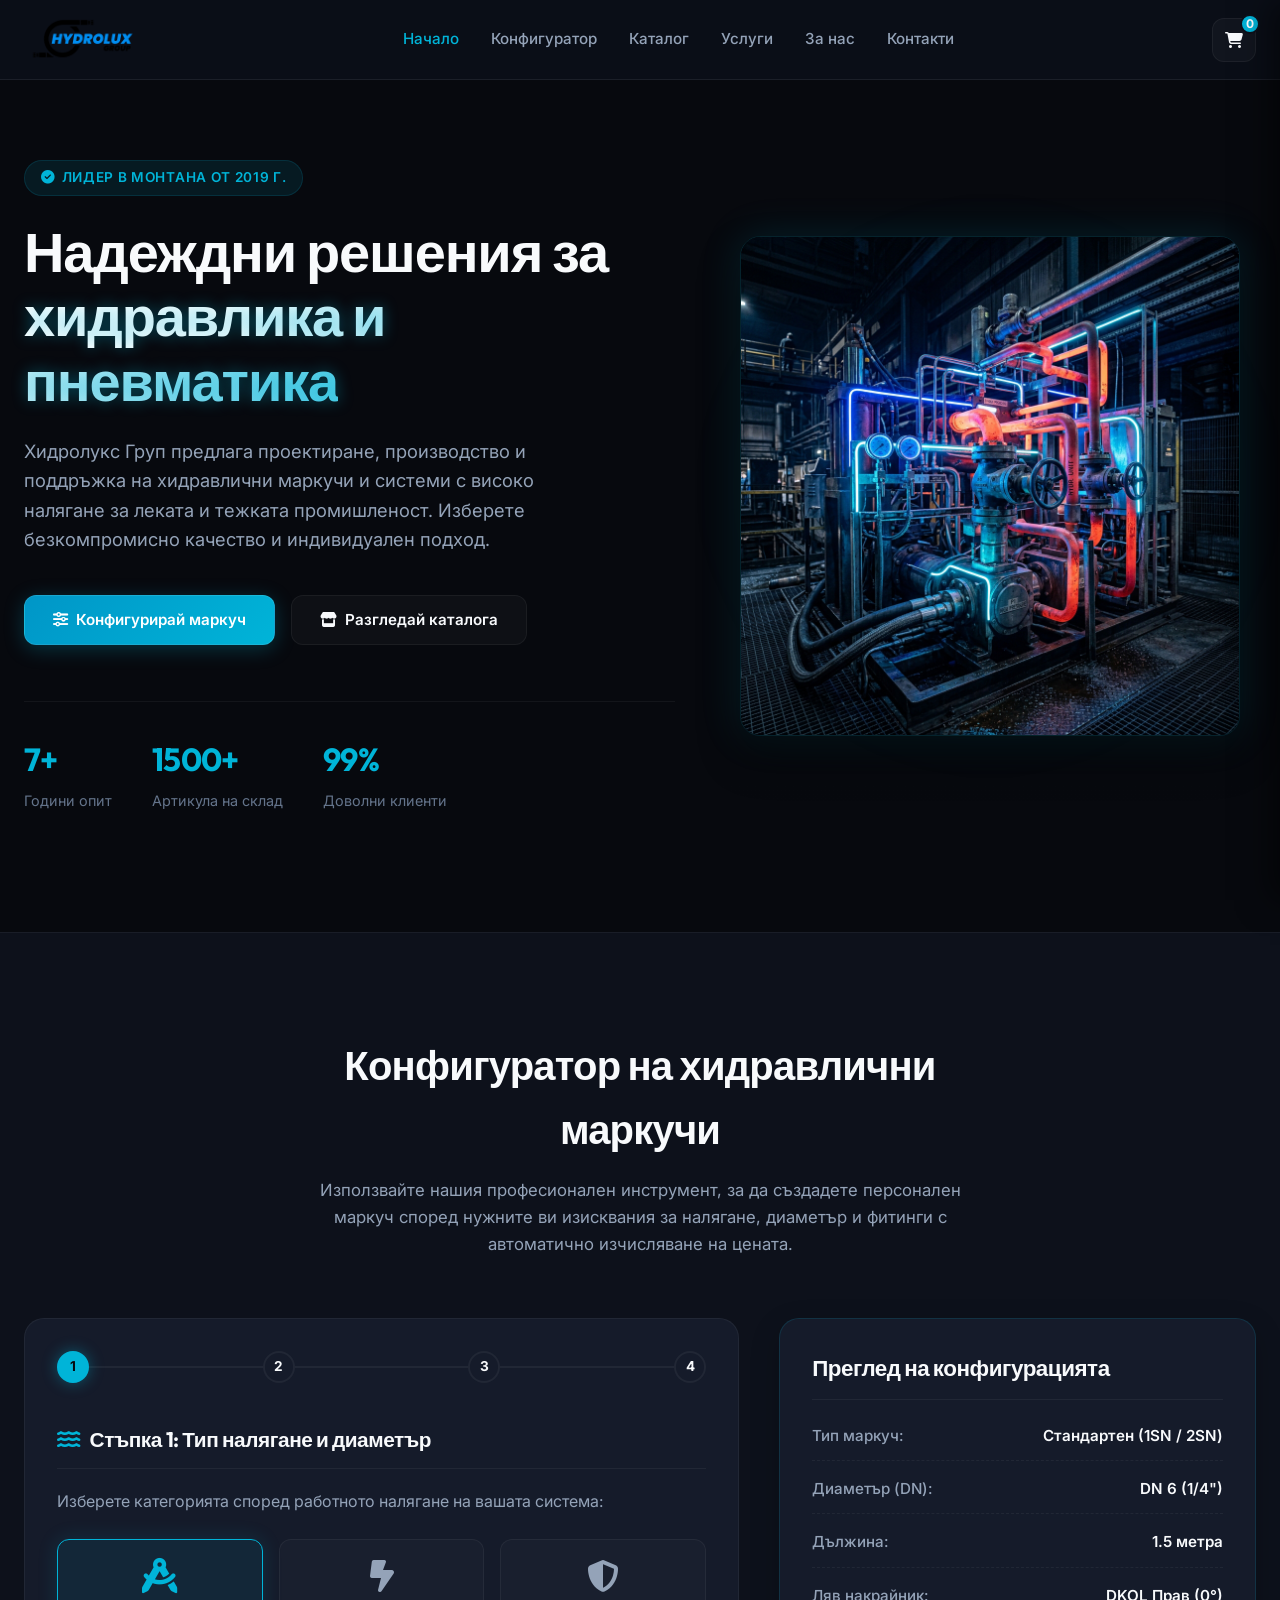
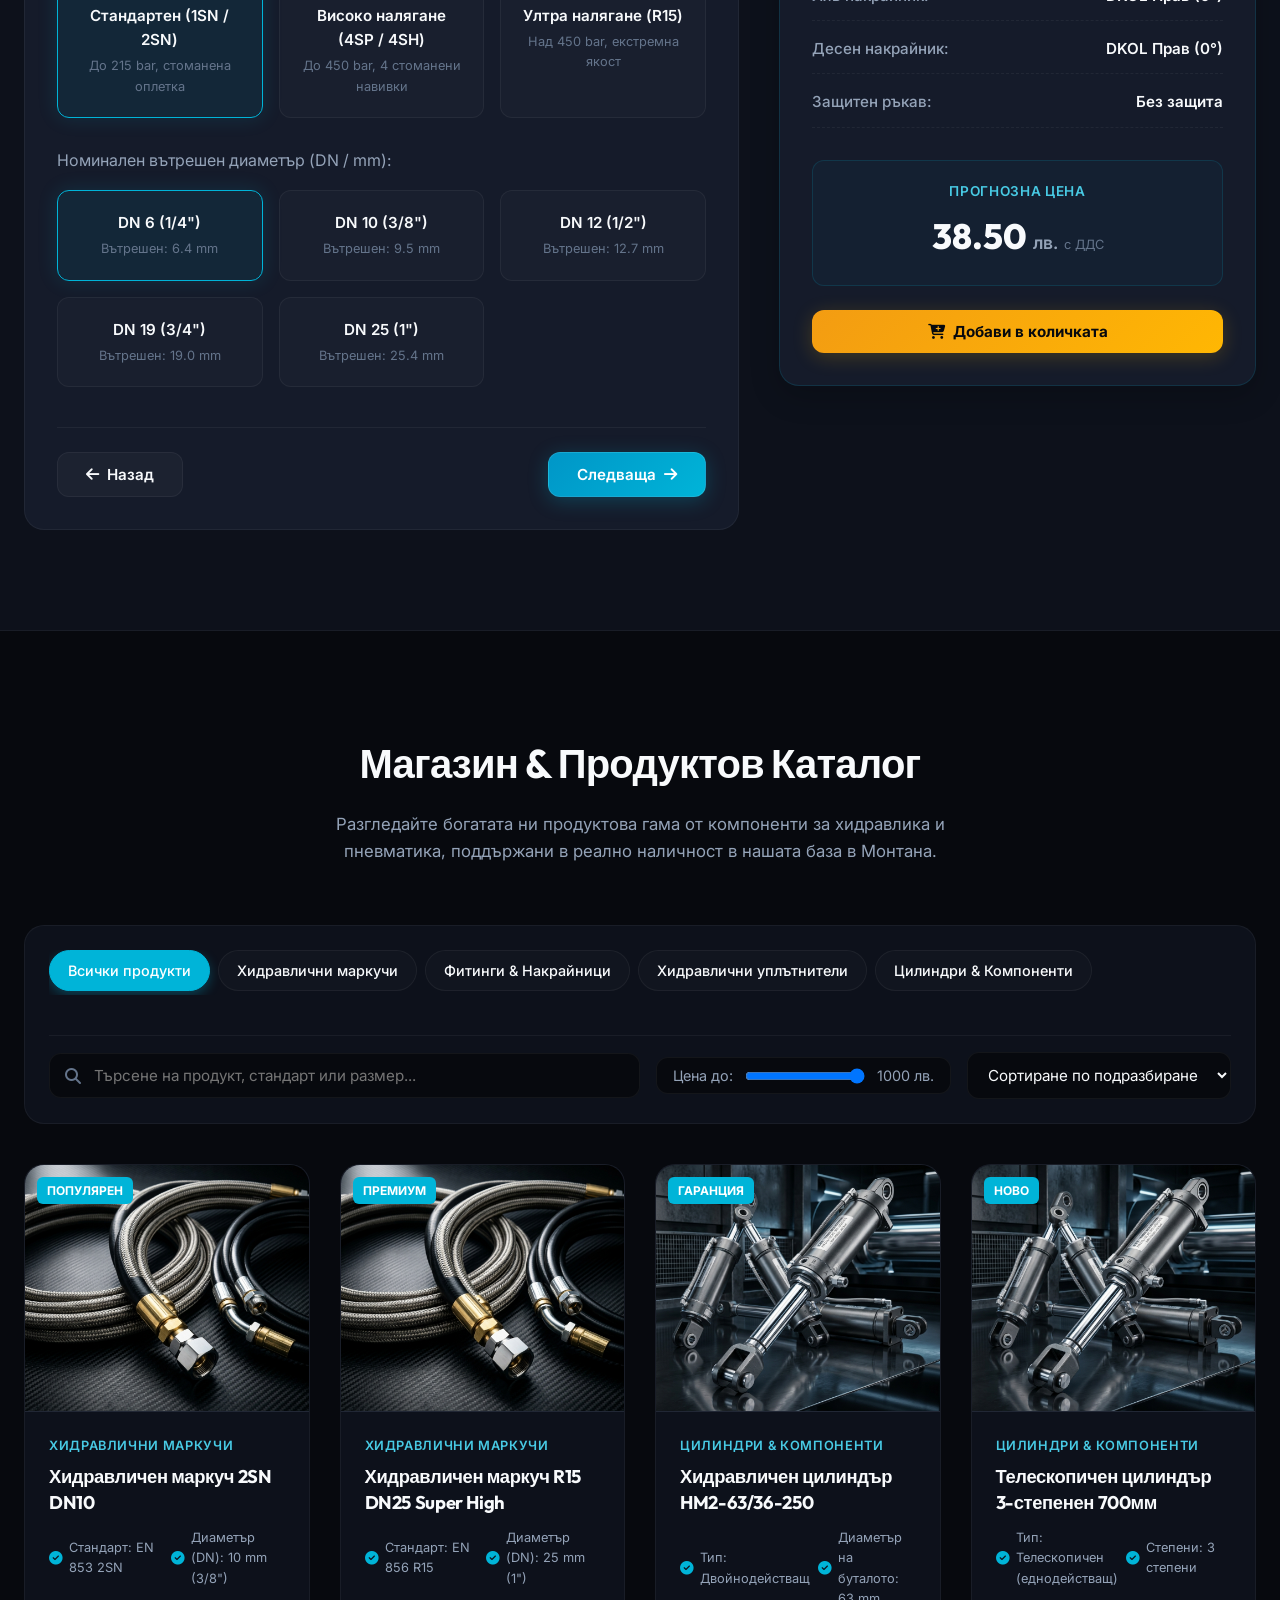
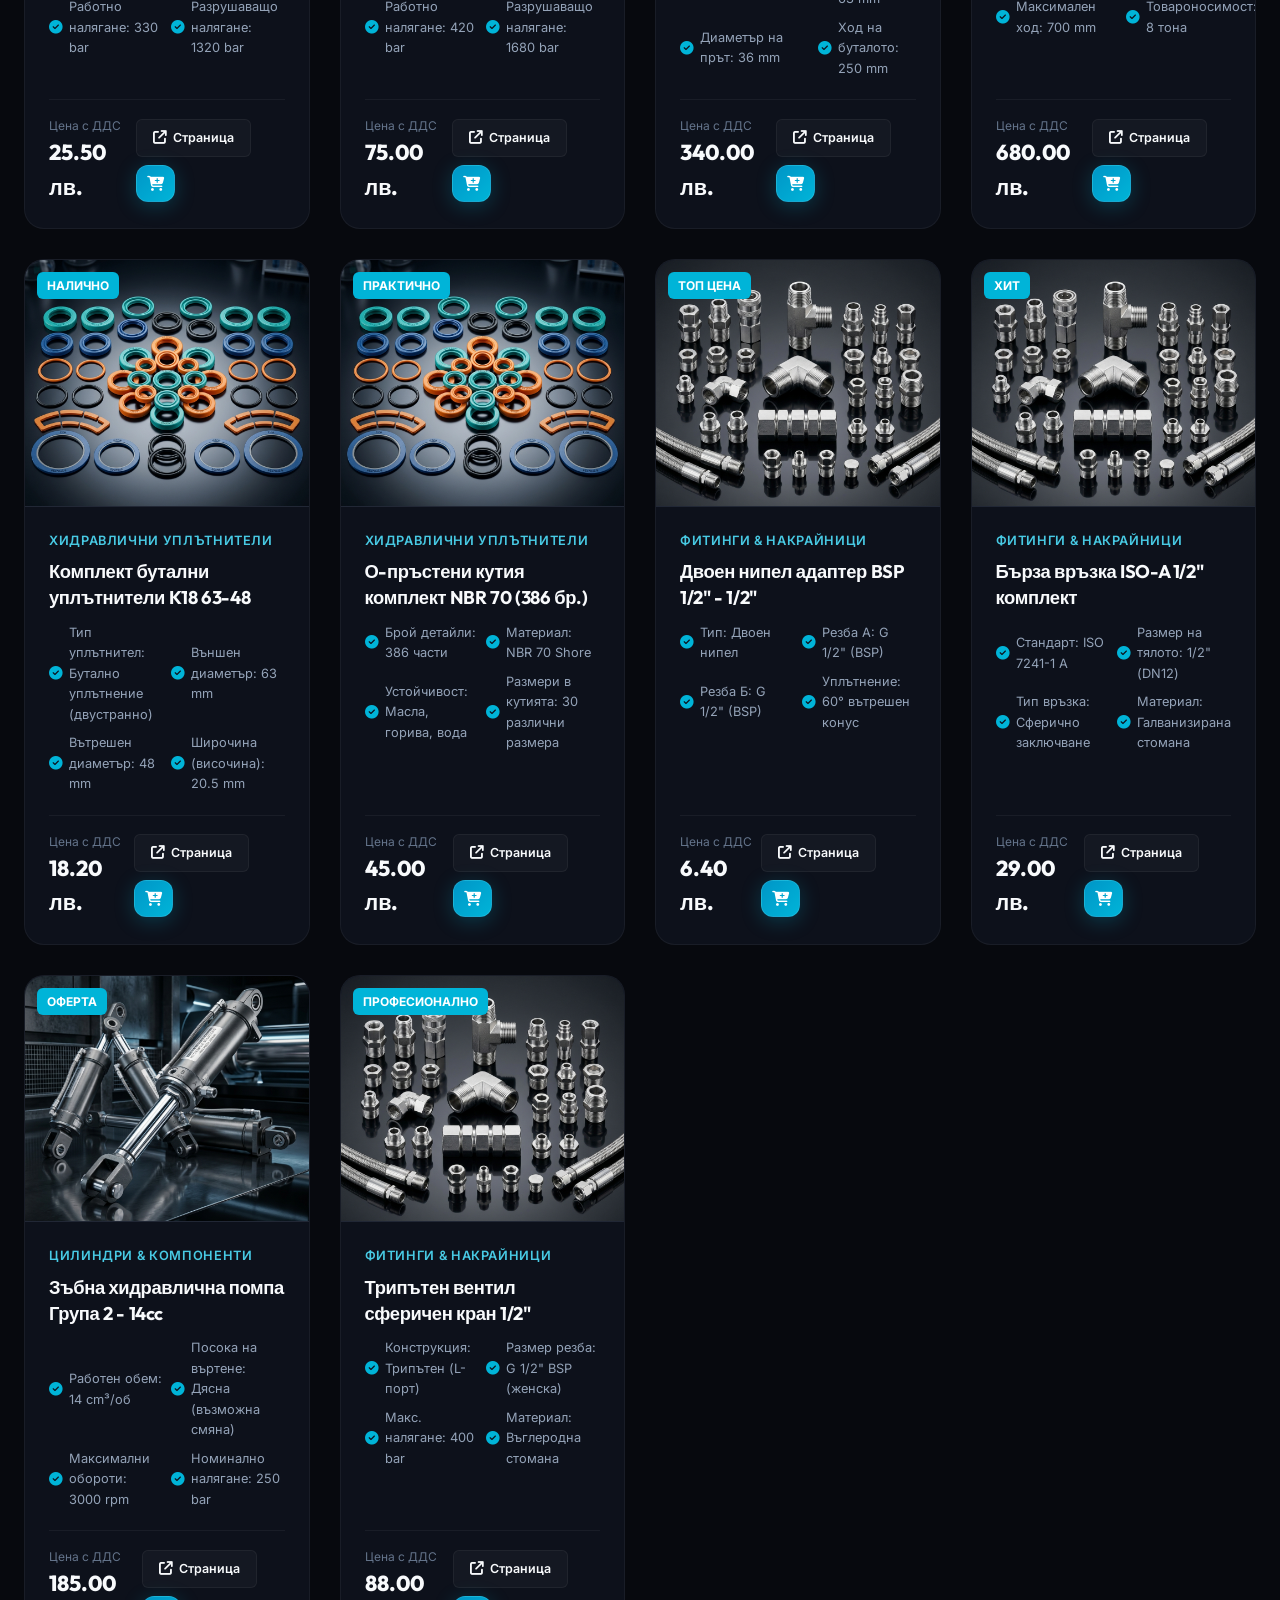
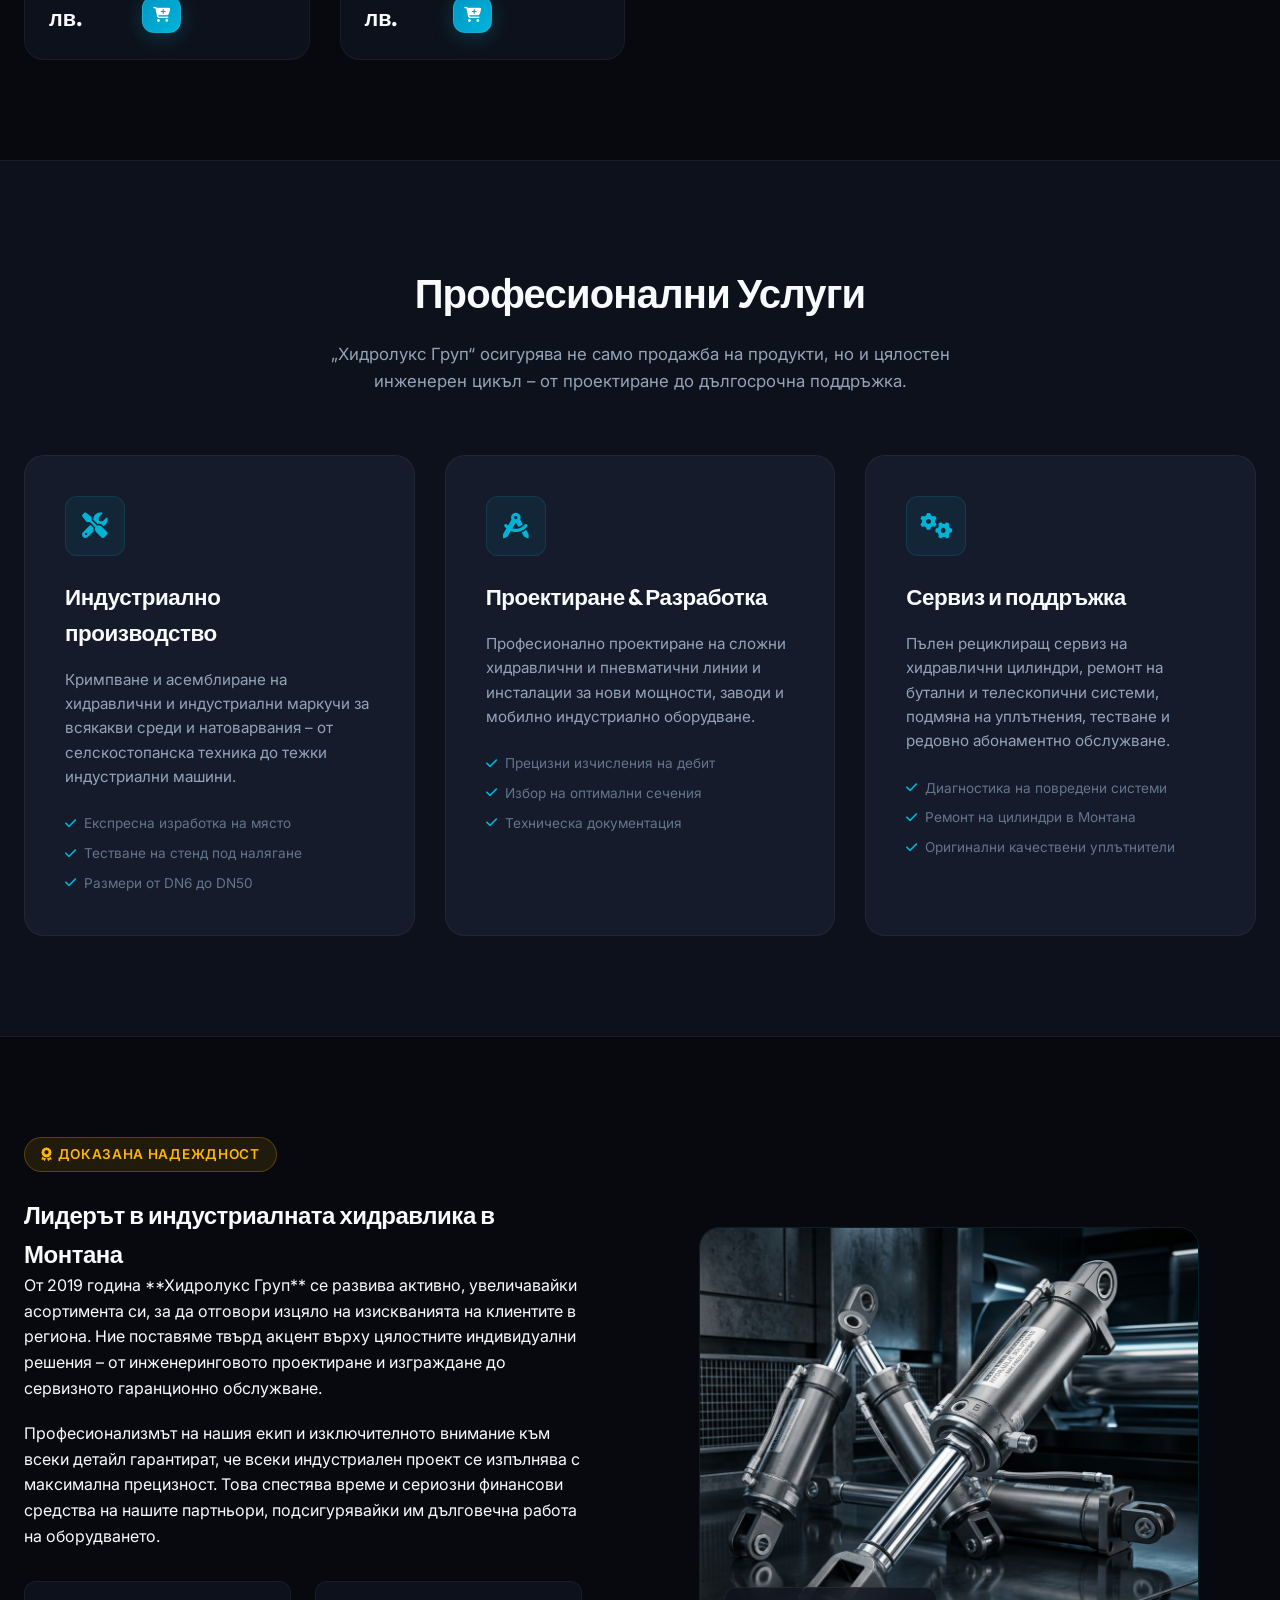
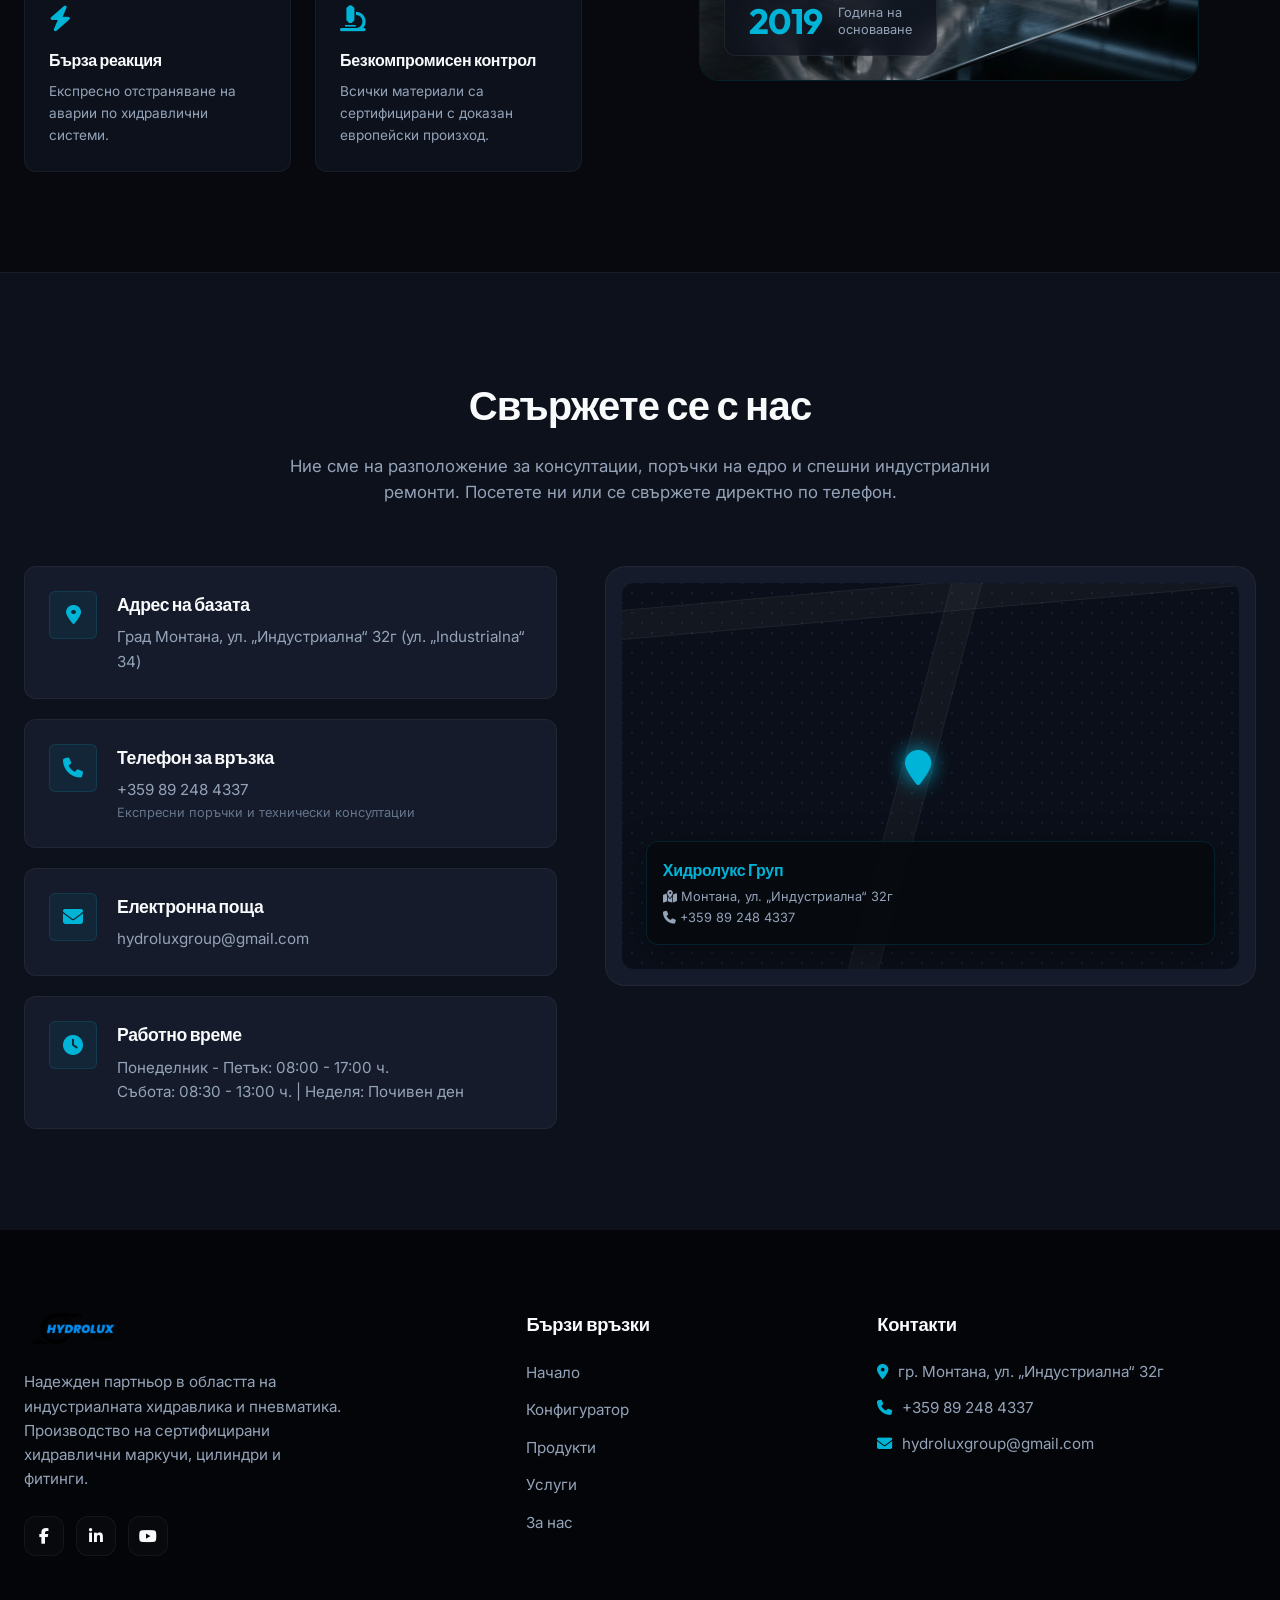
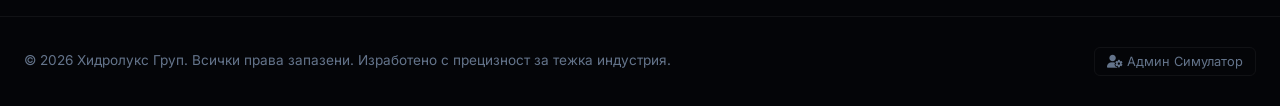
==== commit 2a080b34: "Updated logo with official Hydrolux Group logo across header and footer on all pages" ====
--- a/index.html
+++ b/index.html
@@ -15,10 +15,7 @@
     <!-- Header & Navigation -->
     <header id="main-header">
         <div class="container nav-container">
-            <a href="#home" class="logo">
-                <i class="fa-solid fa-gears"></i>
-                <span>ХИДРОЛУКС ГРУП</span>
-            </a>
+            <a href="index.html" class="logo"><img src="assets/logo.png" alt="Хидролукс Груп" class="logo-img"></a>
             
             <nav id="nav-links">
                 <a href="#home" class="active">Начало</a>
@@ -524,7 +521,7 @@
     <footer>
         <div class="container footer-grid">
             <div class="footer-brand">
-                <h3>ХИДРОЛУКС ГРУП</h3>
+                <img src="assets/logo.png" alt="Хидролукс Груп" class="logo-img" style="margin-bottom: 20px; max-height: 40px;">
                 <p>Надежден партньор в областта на индустриалната хидравлика и пневматика. Производство на сертифицирани хидравлични маркучи, цилиндри и фитинги.</p>
                 <div class="social-links">
                     <a href="#" class="social-btn" aria-label="Facebook"><i class="fa-brands fa-facebook-f"></i></a>
--- a/style.css
+++ b/style.css
@@ -463,6 +463,13 @@
     -webkit-text-fill-color: transparent;
 }
 
+.logo-img {
+    height: 48px;
+    width: auto;
+    object-fit: contain;
+    display: block;
+}
+
 nav {
     display: flex;
     align-items: center;
